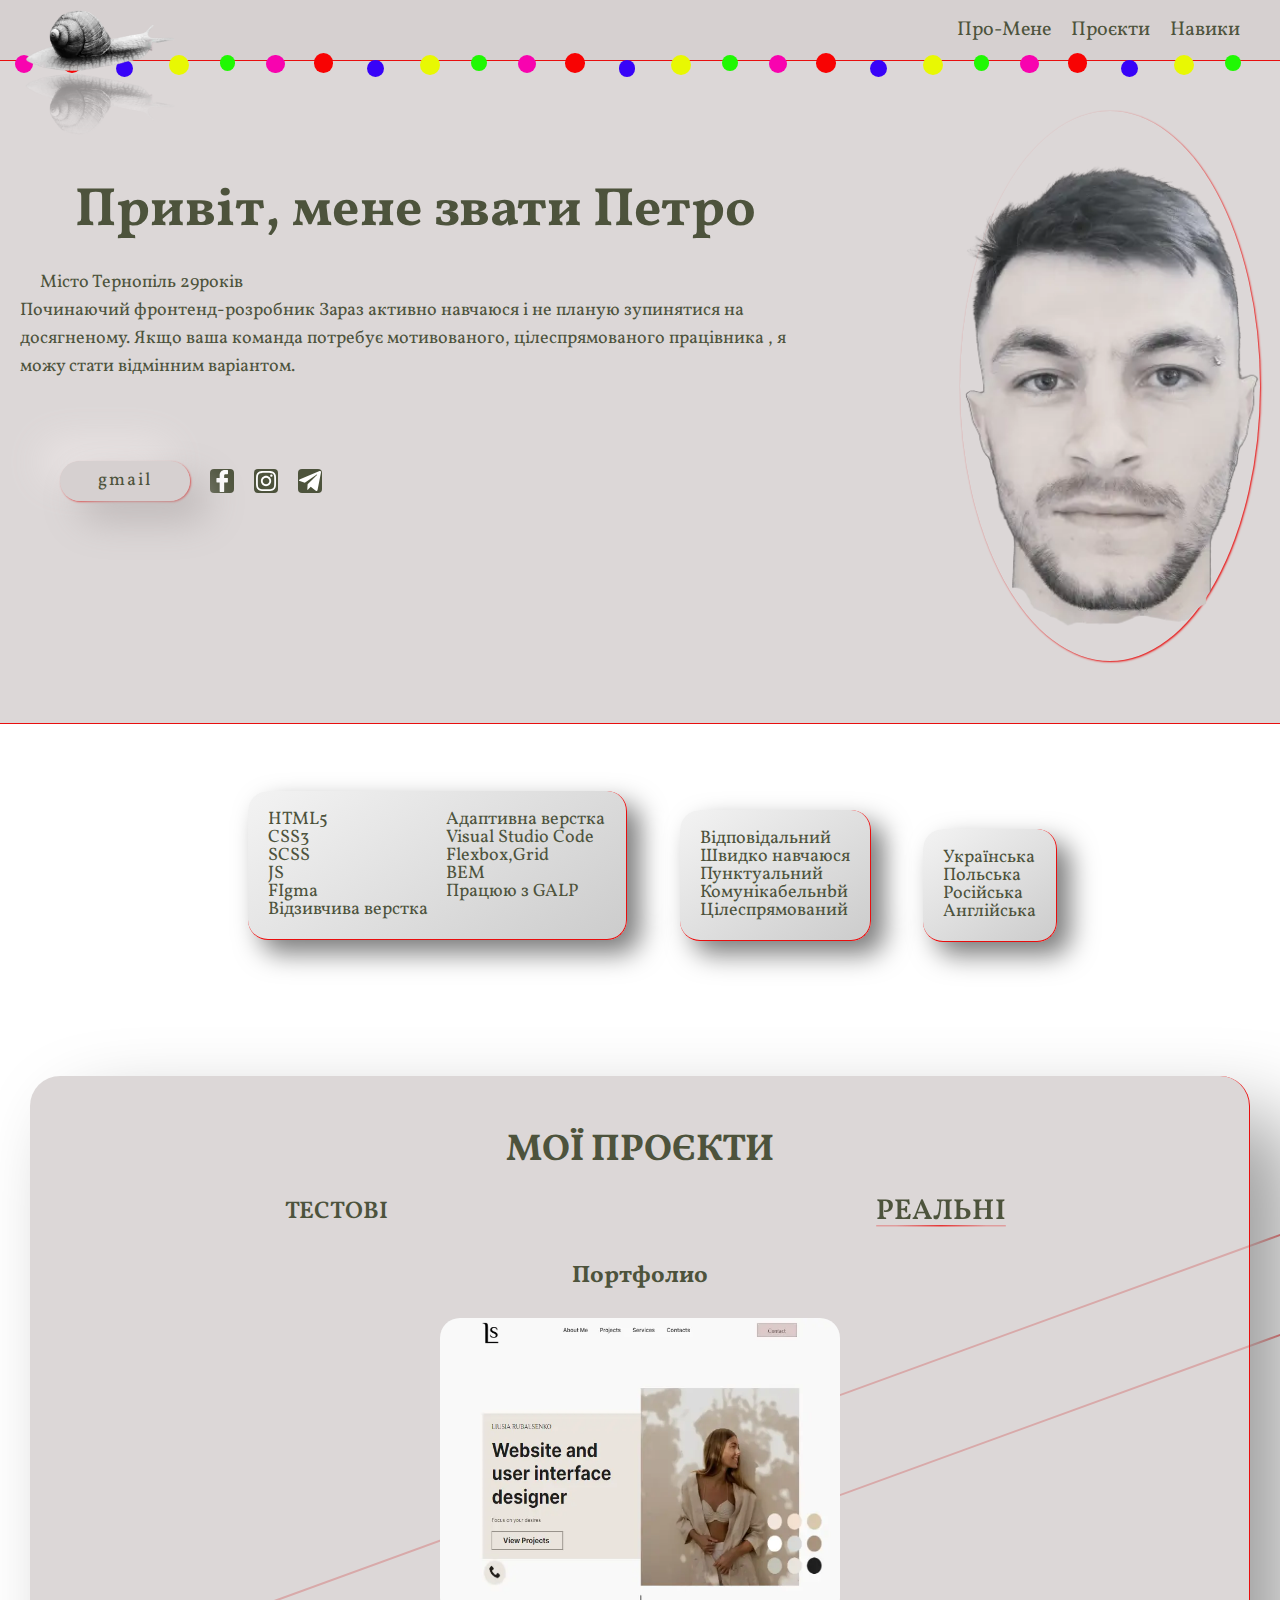
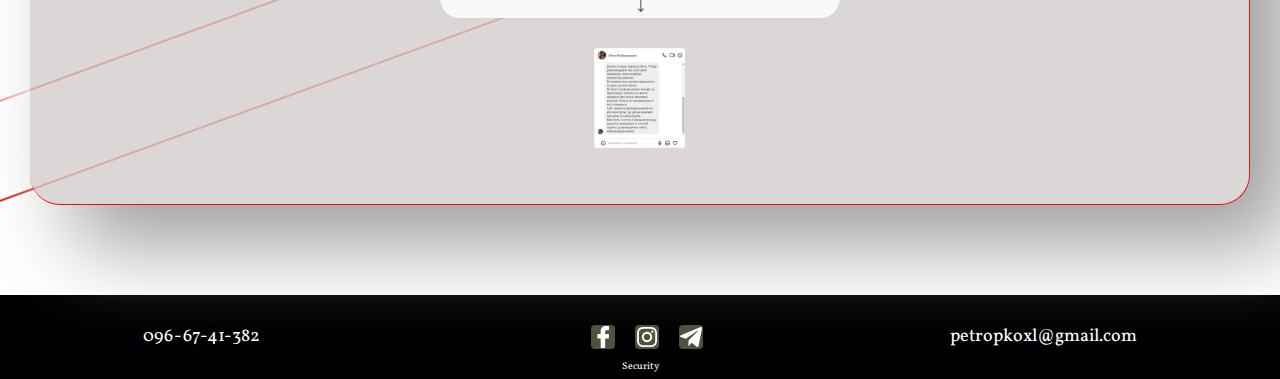
==== index.html @ 382595b4 "Add files via upload" ====
<!DOCTYPE html>
<html lang="en">

<head>
	<title>HomePage</title>
	<meta charset="UTF-8">
	<meta name="format-detection" content="telephone=no">
	<!-- <style>body{opacity: 0;}</style> -->
	<link rel="stylesheet" href="css/style.min.css?_v=20231204200721">
	<link rel="shortcut icon" href="favicon.ico">
	<!-- <meta name="robots" content="noindex, nofollow"> -->
	<meta name="viewport" content="width=device-width, initial-scale=1.0">
</head>

<body>
	<div class="wrapper">
		<header data-scroll="200" data-scroll-show class="header">
			<div class="header__container">
				<div class="header__menu menu">
					<a href="" class="header__logo"><picture><source srcset="img/logo.webp" type="image/webp"><img src="img/logo.png" alt=""></picture></a>
					<button type="button" class="menu__icon icon-menu"><span></span></button>
					<nav class="menu__body">
						<ul class="menu__list">
							<li data-goto=".experience" class="menu__item"><a href="" class="menu__link">про-мене</a></li>
							<li data-goto=".project" class="menu__item"><a href="" class="menu__link">проєкти</a></li>
							<li data-goto=".skills" class="menu__item"><a href="" class="menu__link">навики</a></li>
							<li class="menu__item"><a href="" class="menu__link"></a></li>
						</ul>
					</nav>
				</div>
				<div class="decor">
					<div class="decor_swet1"></div>
					<div class="decor_swet2"></div>
					<div class="decor_swet3"></div>
					<div class="decor_swet4"></div>
					<div class="decor_swet5"></div>
					<div class="decor_swet1"></div>
					<div class="decor_swet2"></div>
					<div class="decor_swet3"></div>
					<div class="decor_swet4"></div>
					<div class="decor_swet5"></div>
					<div class="decor_swet1"></div>
					<div class="decor_swet2"></div>
					<div class="decor_swet3"></div>
					<div class="decor_swet4"></div>
					<div class="decor_swet5"></div>
					<div class="decor_swet1"></div>
					<div class="decor_swet2"></div>
					<div class="decor_swet3"></div>
					<div class="decor_swet4"></div>
					<div class="decor_swet5"></div>
					<div class="decor_swet1"></div>
					<div class="decor_swet2"></div>
					<div class="decor_swet3"></div>
					<div class="decor_swet4"></div>
					<div class="decor_swet5"></div>


				</div>
			</div>
		</header>
		<main class="page">
			<section class="main">
				<div class="main__container">
					<div class="main__content">
						<div class="main__body body-main">
							<h1 class="body-main__title title">Привіт, мене звати Петро </h1>
							<p class="body-main__my-info ">Місто Тернопіль 29років <br>
								Починаючий фронтенд-розробник

								Зараз активно навчаюся і не планую зупинятися на досягненому. Якщо ваша команда потребує мотивованого, цілеспрямованого працівника , я можу стати відмінним варіантом.</p>

							<div class="body-main__social social-body">
								<a class="social-body__button button" href="mailto:petropkoxl@gmail.com"><span>gmail</span></a>
								<a class="social-body__item" target="_blank" href="https://www.facebook.com/petro.yarish/friends"><img src="img/icons/Facebook.svg" alt="Facebook"></a>
								<a class="social-body__item" target="_blank" href="https://www.instagram.com/petroyarish/"><img src="img/icons/Instagram.svg" alt="Instagram"></a>
								<a class="social-body__item" target="_blank" href="https://t.me/Zefffirin"><img src="img/icons/telegram.svg" alt="telegram"></a>
							</div>
						</div>
						<div class="main__img">
							<picture><source srcset="img/portret1.webp" type="image/webp"><img src="img/portret1.png" alt="portret"></picture>
						</div>
					</div>
				</div>
			</section>
			<section class="skills">
				<div class="skills__container">
					<div class="skills__body body-skills">

						<div class="body-skills__technologies technologies-body">
							<h5 class="technologies-body__title title_litl"></h5>
							<ul class="technologies-body__list">
								<li class="technologies-body__item">HTML5</li>
								<li class="technologies-body__item">CSS3</li>
								<li class="technologies-body__item">SCSS</li>
								<li class="technologies-body__item technologies-body__item_loading">JS</li>
								<li class="technologies-body__item">FIgma</li>
								<li class="technologies-body__item">Відзивчива верстка</li>
								<li class="technologies-body__item">Адаптивна верстка</li>
								<li class="technologies-body__item">Visual Studio Code </li>
								<li class="technologies-body__item">Flexbox,Grid</li>
								<li class="technologies-body__item">BEM</li>
								<li class="technologies-body__item">Працюю з GALP</li>
							</ul>
						</div>

						<div class="body-skills__characteristic characteristic-body ">
							<h5 class="characteristic-body__title title_litl"></h5>
							<ul class="characteristic-body__list">
								<li class="characteristic-body__item">Відповідальний</li>
								<li class="characteristic-body__item">Швидко навчаюся</li>
								<li class="characteristic-body__item">Пунктуальний</li>
								<li class="characteristic-body__item">Комунікабельнbй</li>
								<li class="characteristic-body__item">Цілеспрямований</li>

							</ul>
						</div>
						<div class="body-skills__language language-body ">
							<h5 class="language-body__title title_litl"></h5>
							<ul class="language-body__items ">
								<li class="language-body__item">Українська</li>
								<li class="language-body__item">Польська</li>
								<li class="language-body__item">Російська</li>
								<li class="language-body__item language-body__item_loading">Англійська</li>
							</ul>
						</div>

					</div>

				</div>
			</section>
			<section class="project">
				<div class="project__container">
					<h2 class="project__title title">мої проєкти</h2>
					<div data-tabs class="project__my my-project">
						<nav data-tabs-titles class="my-project__navigation">
							<button type="button" class="my-project__title ">тестові</button>
							<button type="button" class="my-project__title _tab-active">реальні</button>
							<!-- <button type="button" class="my-project__title">групові </button> -->
						</nav>
						<div data-tabs-body class="my-project__content">
							<div class="my-project__body body-project">
								<h4 class="body-project__title title"> <a target="_blank" href="https://zefirkaxl.github.io/MNTN/">Гірські пригоди: Підготовка до успіху</a>
								</h4>
								<div class="body-project__img">
									<a target="_blank" href="https://zefirkaxl.github.io/MNTN/"><picture><source srcset="img/lend.webp" type="image/webp"><img src="img/lend.png" alt="lending"></picture></a>
								</div>
								<p class="body-project__describe"></p>
								<h4 class="body-project__title title"><a target="_blank" href="https://zefirkaxl.github.io/podcast/">Podcast</a></h4>


								<div class="body-project__img">
									<a target="_blank" href="https://zefirkaxl.github.io/podcast/"><picture><source srcset="img/podcast.webp" type="image/webp"><img src="img/podcast.png" alt="lending"></picture></a>
								</div>
								<p class="body-project__describe"></p>
							</div>
							<div class="my-project__body body-project">
								<h4 class="body-project__title title"><a target="_blank" href="https://zefirkaxl.github.io/test05/">Портфолио</a>
								</h4>
								<div class="body-project__img">

									<a target="_blank" href="https://zefirkaxl.github.io/test05/"><picture><source srcset="img/port.webp" type="image/webp"><img src="img/port.png" alt="work"></picture></a>

								</div>
								<div class="body-project__describe ">
									<picture><source srcset="img/kom.webp" type="image/webp"><img src="img/kom.png" alt="kom"></picture>
								</div>
							</div>
							<!-- <div class="my-project__body body-project">
									<h4 class="body-project__title title">в процесі розробки</h4>
									<div class="body-project__img">
										<picture><source srcset="img/chek.webp" type="image/webp"><img src="img/chek.jpg" alt="work"></picture>
									</div>
									<p class="body-project__describe"></p>
								</div> -->
						</div>
					</div>
				</div>

			</section>
			<!-- <section class="experience">
					<div class="experience__container">
						<h2 class="experience__title title">Loading  <span></span></h2>

							<div class="experience__slider swiper">
								<div class="experience__wrapper swiper-wrapper">
									<div class="experience__slide slide-experience swiper-slide">
										<div class="slide-experience__work">consectetur</div>
										<div class="slide-experience__img">
											<picture><source srcset="img/chek.webp" type="image/webp"><img src="img/chek.jpg" alt=""></picture>
										</div>
										<div class="slide-experience__text">Lorem ipsum dolor sit amet consectetur, adipisicing elit. Enim, possimus! Voluptatibus, architecto sint.</div>
									</div>
									<div class="experience__slide slide-experience swiper-slide">
										<div class="slide-experience__work">consectetur</div>
										<div class="slide-experience__img">
											<picture><source srcset="img/snail.webp" type="image/webp"><img src="img/snail.jpg" alt=""></picture>
										</div>
										<div class="slide-experience__text">Lorem ipsum dolor sit amet consectetur, adipisicing elit. Enim, possimus! Voluptatibus, architecto sint.</div>
									</div>
									<div class="experience__slide slide-experience swiper-slide">
										<div class="slide-experience__work">consectetur</div>
										<div class="slide-experience__img">
											<picture><source srcset="img/slide.webp" type="image/webp"><img src="img/slide.jpg" alt=""></picture>
										</div>
										<div class="slide-experience__text">Loremssssssssssssssssssssssssssss ipsum dolor sit amet consectetur, adipisicing elit. Enim, possimus! Voluptatibus, architecto sint.</div>
									</div>
								</div>
								
								
							</div>
								<button class="experience__arrow experience__arrow_left" type="button"></button>
								<button class="experience__arrow experience__arrow_right" type="button"></button>
								<div class="experience__bullets"></div>
							</div>
						
				</section>
				<section class="way">
					<div class="way__container">
						<div class="way__box box">
							<div class="box__img img-box">
								<div class="img-box__front">
									<picture><source srcset="img/snail.webp" type="image/webp"><img src="img/snail.jpg" alt="snail"></picture>
								</div>
								<div class="img-box__back">
									<picture><source srcset="img/sport1.webp" type="image/webp"><img src="img/sport1.jpg" alt="snail"></picture>
								</div>
							</div>
						</div>
						<h2 class="way__title title">"Найважливіше - мати віру в себе, рухатися вперед у напрямку своїх мрій і прагнень, не зважаючи на перешкоди, і ніколи не зупинятися у досягненні своєї мети."</h2>
				</section> -->



		</main>
		<footer class="footer">
			<div class="footer__container">
				<div class="footer__body">
					<a class="footer__number" href="tel:096-67-41-382">096-67-41-382</a>
					<div class="footer-body__social social-body">
						<p></p>
						<a class="social-body__item  " target="_blank" href="https://www.facebook.com/petro.yarish/friends"><img src="img/icons/Facebook.svg" alt="Facebook"></a>
						<a class="social-body__item" target="_blank" href="https://www.instagram.com/petroyarish/"><img src="img/icons/Instagram.svg" alt="Instagram"></a>
						<a class="social-body__item" target="_blank" href="https://t.me/Zefffirin"><img src="img/icons/telegram.svg" alt="telegram"></a>
					</div>
					<a href="mailto:petropkoxl@gmail.com" class="footer__gmail">petropkoxl@gmail.com</a>
				</div>
				<p class="footer__Security">Security</p>
			</div>
		</footer>
	</div>
	<script src="js/app.min.js?_v=20231204200721"></script>
</body>

</html>
---- css/style.min.css ----
@charset "UTF-8";@import url(https://fonts.googleapis.com/css?family=Vollkorn:regular,500,600,700,800,900,italic,500italic&display=swap);*{padding:0;margin:0;border:0}*,:after,:before{-webkit-box-sizing:border-box;box-sizing:border-box}body,html{height:100%;min-width:340px}body{color:#4d533c;line-height:1;font-family:Vollkorn;font-size:1.125rem;-ms-text-size-adjust:100%;-moz-text-size-adjust:100%;-webkit-text-size-adjust:100%;-webkit-font-smoothing:antialiased;-moz-osx-font-smoothing:grayscale}button,input,textarea{font-family:Vollkorn;font-size:inherit;line-height:inherit}button{cursor:pointer;color:inherit;background-color:transparent}a{color:inherit;text-decoration:none}ul li{list-style:none}img{vertical-align:top}h1,h2,h3,h4,h5,h6{font-weight:inherit;font-size:inherit}.lock body{overflow:hidden;-ms-touch-action:none;touch-action:none;-ms-scroll-chaining:none;overscroll-behavior:none}.wrapper{min-height:100%;display:-webkit-box;display:-ms-flexbox;display:flex;-webkit-box-orient:vertical;-webkit-box-direction:normal;-ms-flex-direction:column;flex-direction:column;overflow:hidden}@supports (overflow:clip){.wrapper{overflow:clip}}.wrapper>main{-webkit-box-flex:1;-ms-flex:1 1 auto;flex:1 1 auto}.wrapper>*{min-width:0}[class*=__container]{max-width:92.5rem;margin:0 auto;padding:0 1.25rem}[class*=-ibg]{position:relative}[class*=-ibg] img{position:absolute;width:100%;height:100%;top:0;left:0;-o-object-fit:cover;object-fit:cover}[class*=-ibg--contain] img{-o-object-fit:contain;object-fit:contain}.button{border-radius:20px;background:rgba(212,206,206,.8117647059);-webkit-box-shadow:19px 19px 38px #bdb7b7,-19px -19px 38px #ebe5e5,1px 1px 2px #e90e0e;box-shadow:19px 19px 38px #bdb7b7,-19px -19px 38px #ebe5e5,1px 1px 2px #e90e0e;width:-webkit-fit-content;width:-moz-fit-content;width:fit-content;padding:.625rem 1.875rem;overflow:hidden;max-height:3.125rem;text-align:center;display:-webkit-box;display:-ms-flexbox;display:flex;-webkit-box-align:center;-ms-flex-align:center;align-items:center}.title{font-weight:700}.title_litl{font-size:1.25rem;text-align:center}p{line-height:1.55}.header{background:rgba(212,206,206,.8117647059);border-bottom:1px solid #e90e0e;position:absolute;width:100%;z-index:150}.header._header-scroll{position:fixed;top:-200%;z-index:150;background:rgba(212,206,206,.8980392157)}.header._header-show{-webkit-transition:all 1s ease 1s;transition:all 1s ease 1s;top:0}.header__container{-webkit-box-align:center;-ms-flex-align:center;align-items:center;position:relative}.header__menu{height:3.75rem;display:-webkit-box;display:-ms-flexbox;display:flex;-webkit-box-pack:justify;-ms-flex-pack:justify;justify-content:space-between}.header__logo{min-width:10rem;position:relative;z-index:57;margin-top:-4.375rem}.header__logo img{width:100%;position:absolute;-webkit-box-reflect:below -25px linear-gradient(to bottom,rgba(0,0,0,0),rgba(0,0,0,.5))}.menu{display:-webkit-box;display:-ms-flexbox;display:flex;-webkit-box-align:center;-ms-flex-align:center;align-items:center}.menu__body{display:-webkit-box;display:-ms-flexbox;display:flex;-webkit-box-align:center;-ms-flex-align:center;align-items:center}.menu__list{display:-webkit-box;display:-ms-flexbox;display:flex;gap:1.25rem}.menu__item{position:relative;font-size:1.25rem;text-transform:capitalize}.menu__item::before{position:absolute;content:"";bottom:0;left:0;width:0;height:1px;background-color:#e90e0e;-webkit-transition:width 1s;transition:width 1s}.menu__item:hover::before{width:100%}.icon-menu{display:none}.decor{position:absolute;width:95%;display:-webkit-box;display:-ms-flexbox;display:flex;-webkit-box-pack:justify;-ms-flex-pack:justify;justify-content:space-between}.decor_swet1{height:1.25rem;border-radius:50%;background:#f803af;margin:-5px;-webkit-animation:violet .7s ease infinite;animation:violet .7s ease infinite}.decor_swet2{border-radius:50%;background:#f80303;margin:-7px;-webkit-animation:red 1s ease infinite;animation:red 1s ease infinite}.decor_swet3{border-radius:50%;background:#3803f8;-webkit-animation:#00f .7s ease infinite;animation:#00f .7s ease infinite}.decor_swet4{border-radius:50%;background:#e8f803;-webkit-animation:#ff0 .8s ease infinite;animation:#ff0 .8s ease infinite;margin:-5px}.decor_swet5{border-radius:50%;background:#20f803;margin:-5px;-webkit-animation:gren 1.1s ease infinite;animation:gren 1.1s ease infinite}@-webkit-keyframes gren{0%{-webkit-box-shadow:-1px -1px 1p #20f803;box-shadow:-1px -1px 1p #20f803}100%{-webkit-box-shadow:1px 1px 32px #20f803;box-shadow:1px 1px 32px #20f803}}@keyframes gren{0%{-webkit-box-shadow:-1px -1px 1p #20f803;box-shadow:-1px -1px 1p #20f803}100%{-webkit-box-shadow:1px 1px 32px #20f803;box-shadow:1px 1px 32px #20f803}}@-webkit-keyframes red{0%{-webkit-box-shadow:-1px -1px 1p #f80303;box-shadow:-1px -1px 1p #f80303}100%{-webkit-box-shadow:1px 1px 22px #f80303;box-shadow:1px 1px 22px #f80303}}@keyframes red{0%{-webkit-box-shadow:-1px -1px 1p #f80303;box-shadow:-1px -1px 1p #f80303}100%{-webkit-box-shadow:1px 1px 22px #f80303;box-shadow:1px 1px 22px #f80303}}@-webkit-keyframes yellow{0%{-webkit-box-shadow:-1px -1px 1p #e8f803;box-shadow:-1px -1px 1p #e8f803}100%{-webkit-box-shadow:1px 1px 30px #e8f803;box-shadow:1px 1px 30px #e8f803}}@keyframes yellow{0%{-webkit-box-shadow:-1px -1px 1p #e8f803;box-shadow:-1px -1px 1p #e8f803}100%{-webkit-box-shadow:1px 1px 30px #e8f803;box-shadow:1px 1px 30px #e8f803}}@-webkit-keyframes violet{0%{-webkit-box-shadow:-1px -1px 1p #f803af;box-shadow:-1px -1px 1p #f803af}100%{-webkit-box-shadow:1px 1px 25px #f803af;box-shadow:1px 1px 25px #f803af}}@keyframes violet{0%{-webkit-box-shadow:-1px -1px 1p #f803af;box-shadow:-1px -1px 1p #f803af}100%{-webkit-box-shadow:1px 1px 25px #f803af;box-shadow:1px 1px 25px #f803af}}@-webkit-keyframes blue{0%{-webkit-box-shadow:-1px -1px 1p #3803f8;box-shadow:-1px -1px 1p #3803f8}100%{-webkit-box-shadow:1px 1px 22px #3803f8;box-shadow:1px 1px 22px #3803f8}}@keyframes blue{0%{-webkit-box-shadow:-1px -1px 1p #3803f8;box-shadow:-1px -1px 1p #3803f8}100%{-webkit-box-shadow:1px 1px 22px #3803f8;box-shadow:1px 1px 22px #3803f8}}.footer{background:#000;padding-top:1.875rem}.footer__body{display:-webkit-box;display:-ms-flexbox;display:flex;-ms-flex-pack:distribute;justify-content:space-around;-webkit-box-align:center;-ms-flex-align:center;align-items:center}.footer__number{display:block;color:#fff}.footer__number :hover{scale:1.9}.footer__gmail{text-align:center;-webkit-box-align:center;-ms-flex-align:center;align-items:center;color:#fff}.footer__Security{color:#fff;font-size:.625rem;padding-bottom:.3125rem;text-align:center;margin-top:.625rem}.footer-body__social{padding-left:4.0625rem}.main{background-color:rgba(212,206,206,.8117647059);border-bottom:.005px solid #e90e0e}.main__content{display:-webkit-box;display:-ms-flexbox;display:flex}.main__body{padding:6% 0 10% 0}.main__img{display:-webkit-box;display:-ms-flexbox;display:flex;min-width:18.75rem;height:34.375rem;padding-top:2.6875rem;padding-left:.125rem;position:relative;-webkit-box-shadow:1px 1px 2px #e90e0e;box-shadow:1px 1px 2px #e90e0e;border-radius:70%}.main__img::before{content:"";width:12px;height:12px;position:absolute;background-color:rgba(252,4,4,.15);top:264px;left:80px;border-radius:50%}.main__img:hover::before{z-index:1}.main__img::after{content:"";width:12px;height:12px;position:absolute;background-color:rgba(252,4,4,.15);top:259px;right:86px;border-radius:50%;z-index:-1}.main__img:hover::after{z-index:1}.main__img img{width:100%;position:absolute}.body-main{display:-webkit-box;display:-ms-flexbox;display:flex;-webkit-box-orient:vertical;-webkit-box-direction:normal;-ms-flex-direction:column;flex-direction:column;gap:1.875rem}.body-main__title{text-align:center}.body-main__my-info{margin-bottom:3.125rem;text-indent:20px}.social-body{display:-webkit-box;display:-ms-flexbox;display:flex;-webkit-box-align:center;-ms-flex-align:center;align-items:center;gap:1.25rem;position:relative}.social-body__item{background-color:#4d533c;border-radius:4px;-webkit-transition:all .6s;transition:all .6s}.social-body__item:nth-child(odd) :hover{-webkit-transition:all .6s;transition:all .6s;-webkit-background-clip:text;background-clip:text;scale:1.5;border-radius:4px;background:#f09433;background:linear-gradient(45deg,#f09433 0,#e6683c 25%,#dc2743 50%,#cc2366 75%,#bc1888 100%)}.social-body__item:nth-child(even):hover{scale:1.5;background-color:#4267b2}.social-body__button{min-width:8.125rem;min-height:2.5rem;position:relative;margin-left:2.5rem}.social-body__button::before{position:absolute;width:1.875rem;height:1.875rem;content:"";top:.625rem;left:-1.25rem;background:url(../img/gmail.svg) 0 0 no-repeat;-webkit-transition:all 1s;transition:all 1s;opacity:0}.social-body__button:hover::before{left:1.5rem;opacity:1}.social-body__button:hover span{left:57px}.social-body__button span{-webkit-transition:all 1s;transition:all 1s;position:absolute;left:38px;letter-spacing:2px}.skills__container{padding-left:3.125rem}.skills__body{display:-webkit-box;display:-ms-flexbox;display:flex;-ms-flex-wrap:wrap;flex-wrap:wrap;-webkit-box-align:center;-ms-flex-align:center;align-items:center;-webkit-box-pack:center;-ms-flex-pack:center;justify-content:center}.technologies-body{gap:.625rem;display:-webkit-box;display:-ms-flexbox;display:flex;-webkit-box-orient:vertical;-webkit-box-direction:normal;-ms-flex-direction:column;flex-direction:column}.technologies-body__title{position:relative;z-index:11}.technologies-body__list{padding:1.25rem;-webkit-column-count:2;-moz-column-count:2;column-count:2;border-radius:20px;background:linear-gradient(145deg,#f3f3f3,#ccc);-webkit-box-shadow:13px 13px 27px #7b7b7b,-13px -13px 27px #fff;box-shadow:13px 13px 27px #7b7b7b,-13px -13px 27px #fff;border-bottom:.005px solid #e90e0e;border-right:.005px solid #e90e0e}.technologies-body__item_loading{position:relative}.technologies-body__item_loading::after{content:"";top:-1%;position:absolute;left:20px;z-index:5;width:.9375rem;height:.9375rem;-webkit-animation:load 5s infinite linear;animation:load 5s infinite linear;background:url('../img/load-icon-png-7952/ /(1/).png') 0 0/100% 100% no-repeat}.language-body{gap:.625rem;display:-webkit-box;display:-ms-flexbox;display:flex;-webkit-box-orient:vertical;-webkit-box-direction:normal;-ms-flex-direction:column;flex-direction:column}.language-body__items{padding:1.25rem;margin-top:2.5rem;border-radius:20px;background:linear-gradient(145deg,#f3f3f3,#ccc);-webkit-box-shadow:13px 13px 27px #7b7b7b,-13px -13px 27px #fff;box-shadow:13px 13px 27px #7b7b7b,-13px -13px 27px #fff;border-bottom:.005px solid #e90e0e;border-right:.005px solid #e90e0e;position:relative}.language-body__item_loading{position:relative}.language-body__item_loading::after{content:"";top:-1%;position:absolute;right:-15px;z-index:5;width:.9375rem;height:.9375rem;-webkit-animation:load 5s infinite linear;animation:load 5s infinite linear;background:url('../img/load-icon-png-7952/ /(1/).png') 0 0/100% 100% no-repeat}.characteristic-body{gap:.625rem;display:-webkit-box;display:-ms-flexbox;display:flex;-webkit-box-orient:vertical;-webkit-box-direction:normal;-ms-flex-direction:column;flex-direction:column}.characteristic-body__list{padding:1.25rem;margin-top:1.25rem;border-radius:20px;background:linear-gradient(145deg,#f3f3f3,#ccc);-webkit-box-shadow:13px 13px 27px #7b7b7b,-13px -13px 27px #fff;box-shadow:13px 13px 27px #7b7b7b,-13px -13px 27px #fff;border-bottom:.005px solid #e90e0e;border-right:.005px solid #e90e0e}.way{padding:0 1.875rem 0 1.875rem}.way__container{border-bottom:.005px solid #e90e0e;border-right:.005px solid #e90e0e;display:-webkit-box;display:-ms-flexbox;display:flex;-webkit-box-align:center;-ms-flex-align:center;align-items:center;-webkit-box-pack:justify;-ms-flex-pack:justify;justify-content:space-between;background-color:rgba(212,206,206,.8117647059);border-radius:30px;-webkit-box-shadow:41px 41px 82px #9f9f9f,-41px -41px 82px #fff;box-shadow:41px 41px 82px #9f9f9f,-41px -41px 82px #fff}.way__title{-webkit-box-shadow:1px 1px 2px #e90e0e;box-shadow:1px 1px 2px #e90e0e;border-radius:20px;text-align:center;padding:1.25rem;font-size:1.0625rem;-webkit-box-shadow:11px 11px 23px #c1c1c1,-11px -11px 23px #fff;box-shadow:11px 11px 23px #c1c1c1,-11px -11px 23px #fff}.box{position:relative}.box:hover .img-box{-webkit-transform:rotateX(180deg);transform:rotateX(180deg)}.img-box{position:relative;-webkit-transition:-webkit-transform 2s;transition:-webkit-transform 2s;transition:transform 2s;transition:transform 2s,-webkit-transform 2s;-webkit-transform-style:preserve-3d;transform-style:preserve-3d;z-index:4}.img-box__front{position:absolute;-webkit-backface-visibility:hidden;backface-visibility:hidden;-webkit-transform:rotateX(0);transform:rotateX(0)}.img-box__front img{position:absolute;width:100%;height:100%;border-radius:20px}.img-box__back{position:relative;border-radius:20px;-webkit-backface-visibility:hidden;backface-visibility:hidden;-webkit-transform:rotateX(180deg);transform:rotateX(180deg)}.img-box__back img{position:absolute;width:100%;height:100%;border-radius:20px}.experience{background-color:rgba(212,206,206,.812);border-bottom:.005px solid #e90e0e}.experience__container{display:-webkit-box;display:-ms-flexbox;display:flex;-webkit-box-orient:vertical;-webkit-box-direction:normal;-ms-flex-direction:column;flex-direction:column;-ms-flex-pack:distribute;justify-content:space-around;position:relative}.experience__title{margin-bottom:1.875rem;text-align:center;position:relative}.experience__title::before{content:"";bottom:-.625rem;left:0;width:100%;position:absolute;height:.125rem;background:linear-gradient(93deg,rgba(233,14,14,.35) 15%,#e90e0e 50%,rgba(233,14,14,.3533788515) 85%)}.experience__title::after{content:"";top:-1%;position:absolute;left:60%;width:2.5rem;height:2.5rem;-webkit-animation:load 5s infinite linear;animation:load 5s infinite linear;background:url('../img/load-icon-png-7952/ /(1/).png') 0 0/100% 100% no-repeat}.experience__wrapper{-webkit-transition:all 1s;transition:all 1s}.experience__slide{display:-webkit-box;display:-ms-flexbox;display:flex;-webkit-box-orient:vertical;-webkit-box-direction:normal;-ms-flex-direction:column;flex-direction:column;-webkit-box-align:center;-ms-flex-align:center;align-items:center;-webkit-box-pack:center;-ms-flex-pack:center;justify-content:center}.experience__arrow{position:absolute;top:50%;background:url(../img/icons/left.svg) center repeat;width:2.5rem;height:2.5rem}.experience__arrow_right{-webkit-transform:rotate(180deg);-ms-transform:rotate(180deg);transform:rotate(180deg)}.experience__arrow.swiper-button-disabled{cursor:default;pointer-events:none;opacity:0}.experience__bullets{display:-webkit-box;display:-ms-flexbox;display:flex;-webkit-box-pack:center;-ms-flex-pack:center;justify-content:center;-webkit-box-align:center;-ms-flex-align:center;align-items:center;gap:15px}.experience__bullets .swiper-pagination-bullet{-webkit-box-flex:0;-ms-flex:0 0 .75rem;flex:0 0 .75rem;-webkit-transition:all .4s;transition:all .4s;width:.75rem;height:.75rem;border-radius:50%;background:#4d533c;border-bottom:.5px solid #e90e0e;border-right:.5px solid #e90e0e;cursor:pointer}.experience__bullets .swiper-pagination-bullet-active{-webkit-box-flex:0;-ms-flex:0 0 1.875rem;flex:0 0 1.875rem;border-radius:20px}@-webkit-keyframes load{0%{rotate:0}100%{rotate:360deg}}@keyframes load{0%{rotate:0}100%{rotate:360deg}}.slide-experience{min-width:0;display:-webkit-box;display:-ms-flexbox;display:flex;-webkit-box-orient:vertical;-webkit-box-direction:normal;-ms-flex-direction:column;flex-direction:column;gap:1.25rem}.slide-experience__img{width:31.25rem;height:23.125rem;position:relative}.slide-experience__img img{position:absolute;width:100%;height:100%;border-radius:20px}.slide-experience__text{display:inline-block;border-radius:20px;padding:.3125rem;max-width:37.5rem;text-align:center;padding:0 1.25rem 0 1.25rem;margin-bottom:1.25rem}.project{position:relative;padding:0 1.875rem 0 1.875rem}.project::before{content:"";width:130%;height:.125rem;position:absolute;top:400px;left:0;z-index:-1;-webkit-transform:rotate(-20deg) translate(-100px,0);-ms-transform:rotate(-20deg) translate(-100px,0);transform:rotate(-20deg) translate(-100px,0);background-color:#e90e0e}.project::after{content:"";width:130%;height:.125rem;position:absolute;top:500px;left:0;z-index:-1;-webkit-transform:rotate(-20deg) translate(-100px,0);-ms-transform:rotate(-20deg) translate(-100px,0);transform:rotate(-20deg) translate(-100px,0);background-color:#e90e0e}.project__container{background-color:rgba(212,206,206,.8117647059);border-radius:30px;-webkit-box-shadow:41px 41px 82px #9f9f9f,-41px -41px 82px #fff;box-shadow:41px 41px 82px #9f9f9f,-41px -41px 82px #fff;border-bottom:.005px solid #e90e0e;border-right:.005px solid #e90e0e}.project__title{text-align:center;margin-bottom:1.875rem;text-transform:uppercase}.my-project__navigation{display:-webkit-box;display:-ms-flexbox;display:flex;-ms-flex-pack:distribute;justify-content:space-around;margin-bottom:2.5rem;-ms-flex-wrap:wrap;flex-wrap:wrap;-webkit-column-gap:1.875rem;-moz-column-gap:1.875rem;column-gap:1.875rem;row-gap:1.25rem}.my-project__title{font-weight:600;-webkit-transition:all .5s;transition:all .5s;position:relative;text-transform:uppercase}.my-project__title::before{content:"";width:0;height:.0625rem;position:absolute;background:linear-gradient(93deg,rgba(233,14,14,.35) 15%,#e90e0e 50%,rgba(233,14,14,.3533788515) 85%);bottom:0;left:50%;-webkit-transform:translate(-50%,0);-ms-transform:translate(-50%,0);transform:translate(-50%,0);-webkit-transition:all .8s;transition:all .8s}.my-project__title:hover{scale:1.2}.my-project__title._tab-active{scale:1.2}.my-project__title._tab-active::before{content:"";width:100%}.body-project :not(:last-child){margin-bottom:1.875rem}.body-project__title{text-align:center}.body-project__img{margin:0 auto;max-width:25rem;height:18.75rem;position:relative}.body-project__img img{width:100%;height:100%;position:absolute;border-radius:20px}.body-project__describe{text-align:center;max-width:43.75rem;margin:0 auto}.body-project__describe img{border-radius:3%;height:6.25rem;-webkit-transition:scale .5s ease;transition:scale .5s ease}.body-project__describe img:hover{scale:4;position:relative}.swiper{overflow:hidden}.swiper-initialized{-ms-touch-action:pan-y;touch-action:pan-y}.swiper-wrapper{width:100%;height:100%;-webkit-box-sizing:content-box;box-sizing:content-box;display:-webkit-box;display:-ms-flexbox;display:flex;position:relative}.swiper-vertical .swiper-wrapper{-webkit-box-orient:vertical;-webkit-box-direction:normal;-ms-flex-direction:column;flex-direction:column}.swiper-autoheight .swiper-wrapper{-webkit-box-align:start;-ms-flex-align:start;align-items:flex-start}.swiper-initialized .swiper-slide{-ms-flex-negative:0;flex-shrink:0}.swiper-android .swiper-slide,.swiper-android .swiper-wrapper{-webkit-transform:translate3d(0,0,0);transform:translate3d(0,0,0)}.swiper-button-lock{display:none!important}@media (min-width:92.5em){.title{font-size:3.75rem}.decor_swet1{height:1.25rem}.decor_swet1{width:1.25rem}.decor_swet2{height:1.375rem}.decor_swet2{width:1.375rem}.decor_swet3{height:1.1875rem}.decor_swet3{width:1.1875rem}.decor_swet4{height:1.375rem}.decor_swet4{width:1.375rem}.decor_swet5{height:1.0625rem}.decor_swet5{width:1.0625rem}.main__content{gap:12.5rem}.main__content{padding-top:8.125rem}.main__content{padding-bottom:5rem}.skills{padding:3.75rem}.skills__container{padding-left:3.75rem}.skills__body{gap:6.25rem}.way{padding-top:6.25rem}.way{padding-bottom:6.25rem}.way__container{gap:12.5rem}.way__container{padding-top:3.75rem}.way__container{padding-bottom:3.75rem}.box{width:37.5rem}.box{height:25rem}.img-box__front{width:37.5rem}.img-box__front{height:25rem}.img-box__back{width:37.5rem}.img-box__back{height:25rem}.experience{padding-top:6.25rem}.experience{padding-bottom:6.25rem}.experience__arrow_left{left:9.375rem}.experience__arrow_right{right:9.375rem}.slide-experience__work{font-size:2.5rem}.project{padding-top:6.25rem}.project{padding-bottom:6.25rem}.project__container{padding-top:3.75rem}.project__container{padding-bottom:3.75rem}.project__title{font-size:2.5rem}.my-project__title{font-size:1.5625rem}.body-project__title{font-size:1.5625rem}}@media (max-width:843px){.language-body__title{margin-bottom:-2.1875rem;margin-top:1.25rem;position:relative;z-index:11}}@media (max-width:50em){.main__content{gap:1.875rem}.main__content{padding-bottom:1.25rem}.skills__container{padding-left:.625rem}.way{padding-top:1.875rem}.way{padding-bottom:3.75rem}.way__container{gap:1.875rem}.box{width:21.875rem}.box{height:12.5rem}.img-box__front{width:21.875rem}.img-box__front{height:12.5rem}.img-box__back{width:21.875rem}.img-box__back{height:12.5rem}.experience{padding-top:5rem}.experience{padding-bottom:5rem}.project{padding-top:1.875rem}}@media (max-width:687px){.characteristic-body__title{position:relative;z-index:11;margin-bottom:-2.1875rem;margin-top:1.875rem;padding-bottom:1.25rem}}@media (max-width:68.75em){.skills__body{gap:.625rem}}@media (max-width:47.99875em){.header__logo img{-webkit-box-reflect:below -17px linear-gradient(to bottom,rgba(0,0,0,0),rgba(0,0,0,.4))}.menu__body{display:-webkit-box;display:-ms-flexbox;display:flex;-webkit-box-orient:vertical;-webkit-box-direction:normal;-ms-flex-direction:column;flex-direction:column;padding:9.375rem .8125rem 1.875rem 1.875rem;position:fixed;width:50%;height:100%;top:0;right:-100%;border-left:1px solid #e90e0e;-webkit-transition:right .5s;transition:right .5s;background-color:#d4cece;z-index:33}.menu__body::before{content:"";position:fixed;width:100%;height:5rem;top:0;right:100%;z-index:55;background-color:transparent}.menu-open .menu__body{right:0}.menu-open .menu__body::before{right:0}.menu__list{-webkit-box-orient:vertical;-webkit-box-direction:normal;-ms-flex-direction:column;flex-direction:column;color:#4d533c;text-shadow:1px red;gap:2.5rem}.menu__item{font-size:1.875rem}.icon-menu{display:block;position:relative;width:1.875rem;height:1.125rem;z-index:55}.icon-menu span,.icon-menu::after,.icon-menu::before{content:"";-webkit-transition:all .3s ease 0s;transition:all .3s ease 0s;right:0;position:absolute;width:100%;height:.125rem;background-color:#4d533c}.icon-menu::before{top:0}.icon-menu::after{bottom:0}.icon-menu span{top:calc(50% - .0625rem)}.menu-open .icon-menu span{width:0}.menu-open .icon-menu::before{top:calc(50% - .0625rem);-webkit-transform:rotate(-45deg);-ms-transform:rotate(-45deg);transform:rotate(-45deg)}.menu-open .icon-menu::after{bottom:calc(50% - .0625rem);-webkit-transform:rotate(45deg);-ms-transform:rotate(45deg);transform:rotate(45deg)}.decor{width:90%}.footer__body{-webkit-box-orient:vertical;-webkit-box-direction:normal;-ms-flex-direction:column;flex-direction:column;gap:.9375rem}.footer-body__social{padding-right:5rem}.main__img{overflow:hidden;padding-top:.625rem}.body-main__my-info{margin-bottom:0}.social-body{-webkit-box-pack:justify;-ms-flex-pack:justify;justify-content:space-between}.social-body__button::before{opacity:1;left:24px}.social-body__button span{left:57px}.way__container{display:-webkit-box;display:-ms-flexbox;display:flex;-webkit-box-orient:vertical;-webkit-box-direction:normal;-ms-flex-direction:column;flex-direction:column}.way__box{-webkit-box-ordinal-group:3;-ms-flex-order:2;order:2}.way__title{-webkit-box-ordinal-group:2;-ms-flex-order:1;order:1}.box{-webkit-box-ordinal-group:3;-ms-flex-order:2;order:2}.experience__title::after{left:64%}.experience__arrow{display:none}.slide-experience__img{width:25rem;height:20rem}}@media (max-width:47.99875em) and (any-hover:none){.icon-menu{cursor:default}}@media (max-width:47.99875em) and (max-width:21.25em){.main__img{min-width:5.625rem}.main__img{height:11.25rem}}@media (max-width:29.99875em){.header__menu{height:2.5rem}.header__logo{min-width:6.25rem;margin-top:-2.5rem}.body-main__title{padding:2.5rem 0 0 0}.body-main__my-info{padding:1.25rem 1.875rem 0 0;min-width:100vw;text-indent:0}.box{width:15.625rem;height:12.5rem}.img-box__front{width:15.625rem;height:12.5rem}.img-box__back{width:15.625rem;height:12.5rem}.experience__title::after{left:70%;top:-10px}.slide-experience__img{width:18.75rem;height:13.75rem}.body-project__img{padding-bottom:90%;height:0}}@media (max-width:29.99875em) and (max-width:21.25em){.main__body{min-width:12.5rem}}@media (max-width:21.25em){.title{font-size:1.5625rem}.decor_swet1{height:.625rem}.decor_swet1{width:.625rem}.decor_swet2{height:.5625rem}.decor_swet2{width:.5625rem}.decor_swet3{height:.4375rem}.decor_swet3{width:.4375rem}.decor_swet4{height:.625rem}.decor_swet4{width:.625rem}.decor_swet5{height:.625rem}.decor_swet5{width:.625rem}.main__content{padding-top:1.25rem}.skills{padding:1.875rem}.way__container{padding-top:2.5rem}.way__container{padding-bottom:2.5rem}.experience__arrow_left{left:1.875rem}.experience__arrow_right{right:1.875rem}.slide-experience__work{font-size:1.5625rem}.project{padding-bottom:2.5rem}.project__container{padding-top:2.5rem}.project__container{padding-bottom:2.5rem}.project__title{font-size:1.5625rem}.my-project__title{font-size:1.25rem}.body-project__title{font-size:1.125rem}}@media (min-width:21.25em) and (max-width:92.5em){@supports (font-size:clamp(1.5625rem ,0.9100877193rem + 3.0701754386vw ,3.75rem)){.title{font-size:clamp(1.5625rem ,.9100877193rem + 3.0701754386vw ,3.75rem)}}@supports not (font-size:clamp(1.5625rem ,0.9100877193rem + 3.0701754386vw ,3.75rem)){.title{font-size:calc(1.5625rem + 2.1875 * (100vw - 21.25rem)/ 71.25)}}@supports (height:clamp(0.625rem ,0.4385964912rem + 0.8771929825vw ,1.25rem)){.decor_swet1{height:clamp(.625rem ,.4385964912rem + .8771929825vw ,1.25rem)}}@supports not (height:clamp(0.625rem ,0.4385964912rem + 0.8771929825vw ,1.25rem)){.decor_swet1{height:calc(.625rem + .625 * (100vw - 21.25rem)/ 71.25)}}@supports (width:clamp(0.625rem ,0.4385964912rem + 0.8771929825vw ,1.25rem)){.decor_swet1{width:clamp(.625rem ,.4385964912rem + .8771929825vw ,1.25rem)}}@supports not (width:clamp(0.625rem ,0.4385964912rem + 0.8771929825vw ,1.25rem)){.decor_swet1{width:calc(.625rem + .625 * (100vw - 21.25rem)/ 71.25)}}@supports (height:clamp(0.5625rem ,0.3201754386rem + 1.1403508772vw ,1.375rem)){.decor_swet2{height:clamp(.5625rem ,.3201754386rem + 1.1403508772vw ,1.375rem)}}@supports not (height:clamp(0.5625rem ,0.3201754386rem + 1.1403508772vw ,1.375rem)){.decor_swet2{height:calc(.5625rem + .8125 * (100vw - 21.25rem)/ 71.25)}}@supports (width:clamp(0.5625rem ,0.3201754386rem + 1.1403508772vw ,1.375rem)){.decor_swet2{width:clamp(.5625rem ,.3201754386rem + 1.1403508772vw ,1.375rem)}}@supports not (width:clamp(0.5625rem ,0.3201754386rem + 1.1403508772vw ,1.375rem)){.decor_swet2{width:calc(.5625rem + .8125 * (100vw - 21.25rem)/ 71.25)}}@supports (height:clamp(0.4375rem ,0.2138157895rem + 1.0526315789vw ,1.1875rem)){.decor_swet3{height:clamp(.4375rem ,.2138157895rem + 1.0526315789vw ,1.1875rem)}}@supports not (height:clamp(0.4375rem ,0.2138157895rem + 1.0526315789vw ,1.1875rem)){.decor_swet3{height:calc(.4375rem + .75 * (100vw - 21.25rem)/ 71.25)}}@supports (width:clamp(0.4375rem ,0.2138157895rem + 1.0526315789vw ,1.1875rem)){.decor_swet3{width:clamp(.4375rem ,.2138157895rem + 1.0526315789vw ,1.1875rem)}}@supports not (width:clamp(0.4375rem ,0.2138157895rem + 1.0526315789vw ,1.1875rem)){.decor_swet3{width:calc(.4375rem + .75 * (100vw - 21.25rem)/ 71.25)}}@supports (height:clamp(0.625rem ,0.4013157895rem + 1.0526315789vw ,1.375rem)){.decor_swet4{height:clamp(.625rem ,.4013157895rem + 1.0526315789vw ,1.375rem)}}@supports not (height:clamp(0.625rem ,0.4013157895rem + 1.0526315789vw ,1.375rem)){.decor_swet4{height:calc(.625rem + .75 * (100vw - 21.25rem)/ 71.25)}}@supports (width:clamp(0.625rem ,0.4013157895rem + 1.0526315789vw ,1.375rem)){.decor_swet4{width:clamp(.625rem ,.4013157895rem + 1.0526315789vw ,1.375rem)}}@supports not (width:clamp(0.625rem ,0.4013157895rem + 1.0526315789vw ,1.375rem)){.decor_swet4{width:calc(.625rem + .75 * (100vw - 21.25rem)/ 71.25)}}@supports (height:clamp(0.625rem ,0.4945175439rem + 0.6140350877vw ,1.0625rem)){.decor_swet5{height:clamp(.625rem ,.4945175439rem + .6140350877vw ,1.0625rem)}}@supports not (height:clamp(0.625rem ,0.4945175439rem + 0.6140350877vw ,1.0625rem)){.decor_swet5{height:calc(.625rem + .4375 * (100vw - 21.25rem)/ 71.25)}}@supports (width:clamp(0.625rem ,0.4945175439rem + 0.6140350877vw ,1.0625rem)){.decor_swet5{width:clamp(.625rem ,.4945175439rem + .6140350877vw ,1.0625rem)}}@supports not (width:clamp(0.625rem ,0.4945175439rem + 0.6140350877vw ,1.0625rem)){.decor_swet5{width:calc(.625rem + .4375 * (100vw - 21.25rem)/ 71.25)}}@supports (padding-top:clamp(1.25rem ,-0.8004385965rem + 9.649122807vw ,8.125rem)){.main__content{padding-top:clamp(1.25rem ,-.8004385965rem + 9.649122807vw ,8.125rem)}}@supports not (padding-top:clamp(1.25rem ,-0.8004385965rem + 9.649122807vw ,8.125rem)){.main__content{padding-top:calc(1.25rem + 6.875 * (100vw - 21.25rem)/ 71.25)}}@supports (padding:clamp(1.875rem ,1.3157894737rem + 2.6315789474vw ,3.75rem)){.skills{padding:clamp(1.875rem ,1.3157894737rem + 2.6315789474vw ,3.75rem)}}@supports not (padding:clamp(1.875rem ,1.3157894737rem + 2.6315789474vw ,3.75rem)){.skills{padding:calc(1.875rem + 1.875 * (100vw - 21.25rem)/ 71.25)}}@supports (padding-top:clamp(2.5rem ,2.1271929825rem + 1.7543859649vw ,3.75rem)){.way__container{padding-top:clamp(2.5rem ,2.1271929825rem + 1.7543859649vw ,3.75rem)}}@supports not (padding-top:clamp(2.5rem ,2.1271929825rem + 1.7543859649vw ,3.75rem)){.way__container{padding-top:calc(2.5rem + 1.25 * (100vw - 21.25rem)/ 71.25)}}@supports (padding-bottom:clamp(2.5rem ,2.1271929825rem + 1.7543859649vw ,3.75rem)){.way__container{padding-bottom:clamp(2.5rem ,2.1271929825rem + 1.7543859649vw ,3.75rem)}}@supports not (padding-bottom:clamp(2.5rem ,2.1271929825rem + 1.7543859649vw ,3.75rem)){.way__container{padding-bottom:calc(2.5rem + 1.25 * (100vw - 21.25rem)/ 71.25)}}@supports (left:clamp(1.875rem ,-0.3618421053rem + 10.5263157895vw ,9.375rem)){.experience__arrow_left{left:clamp(1.875rem ,-.3618421053rem + 10.5263157895vw ,9.375rem)}}@supports not (left:clamp(1.875rem ,-0.3618421053rem + 10.5263157895vw ,9.375rem)){.experience__arrow_left{left:calc(1.875rem + 7.5 * (100vw - 21.25rem)/ 71.25)}}@supports (right:clamp(1.875rem ,-0.3618421053rem + 10.5263157895vw ,9.375rem)){.experience__arrow_right{right:clamp(1.875rem ,-.3618421053rem + 10.5263157895vw ,9.375rem)}}@supports not (right:clamp(1.875rem ,-0.3618421053rem + 10.5263157895vw ,9.375rem)){.experience__arrow_right{right:calc(1.875rem + 7.5 * (100vw - 21.25rem)/ 71.25)}}@supports (font-size:clamp(1.5625rem ,1.2828947368rem + 1.3157894737vw ,2.5rem)){.slide-experience__work{font-size:clamp(1.5625rem ,1.2828947368rem + 1.3157894737vw ,2.5rem)}}@supports not (font-size:clamp(1.5625rem ,1.2828947368rem + 1.3157894737vw ,2.5rem)){.slide-experience__work{font-size:calc(1.5625rem + .9375 * (100vw - 21.25rem)/ 71.25)}}@supports (padding-bottom:clamp(2.5rem ,1.3815789474rem + 5.2631578947vw ,6.25rem)){.project{padding-bottom:clamp(2.5rem ,1.3815789474rem + 5.2631578947vw ,6.25rem)}}@supports not (padding-bottom:clamp(2.5rem ,1.3815789474rem + 5.2631578947vw ,6.25rem)){.project{padding-bottom:calc(2.5rem + 3.75 * (100vw - 21.25rem)/ 71.25)}}@supports (padding-top:clamp(2.5rem ,2.1271929825rem + 1.7543859649vw ,3.75rem)){.project__container{padding-top:clamp(2.5rem ,2.1271929825rem + 1.7543859649vw ,3.75rem)}}@supports not (padding-top:clamp(2.5rem ,2.1271929825rem + 1.7543859649vw ,3.75rem)){.project__container{padding-top:calc(2.5rem + 1.25 * (100vw - 21.25rem)/ 71.25)}}@supports (padding-bottom:clamp(2.5rem ,2.1271929825rem + 1.7543859649vw ,3.75rem)){.project__container{padding-bottom:clamp(2.5rem ,2.1271929825rem + 1.7543859649vw ,3.75rem)}}@supports not (padding-bottom:clamp(2.5rem ,2.1271929825rem + 1.7543859649vw ,3.75rem)){.project__container{padding-bottom:calc(2.5rem + 1.25 * (100vw - 21.25rem)/ 71.25)}}@supports (font-size:clamp(1.5625rem ,1.2828947368rem + 1.3157894737vw ,2.5rem)){.project__title{font-size:clamp(1.5625rem ,1.2828947368rem + 1.3157894737vw ,2.5rem)}}@supports not (font-size:clamp(1.5625rem ,1.2828947368rem + 1.3157894737vw ,2.5rem)){.project__title{font-size:calc(1.5625rem + .9375 * (100vw - 21.25rem)/ 71.25)}}@supports (font-size:clamp(1.25rem ,1.1567982456rem + 0.4385964912vw ,1.5625rem)){.my-project__title{font-size:clamp(1.25rem ,1.1567982456rem + .4385964912vw ,1.5625rem)}}@supports not (font-size:clamp(1.25rem ,1.1567982456rem + 0.4385964912vw ,1.5625rem)){.my-project__title{font-size:calc(1.25rem + .3125 * (100vw - 21.25rem)/ 71.25)}}@supports (font-size:clamp(1.125rem ,0.9945175439rem + 0.6140350877vw ,1.5625rem)){.body-project__title{font-size:clamp(1.125rem ,.9945175439rem + .6140350877vw ,1.5625rem)}}@supports not (font-size:clamp(1.125rem ,0.9945175439rem + 0.6140350877vw ,1.5625rem)){.body-project__title{font-size:calc(1.125rem + .4375 * (100vw - 21.25rem)/ 71.25)}}}@media (min-width:50em) and (max-width:92.5em){@supports (gap:clamp(1.875rem ,-10.625rem + 25vw ,12.5rem)){.main__content{gap:clamp(1.875rem ,-10.625rem + 25vw ,12.5rem)}}@supports not (gap:clamp(1.875rem ,-10.625rem + 25vw ,12.5rem)){.main__content{gap:calc(1.875rem + 10.625 * (100vw - 50rem)/ 42.5)}}@supports (padding-bottom:clamp(1.25rem ,-3.1617647059rem + 8.8235294118vw ,5rem)){.main__content{padding-bottom:clamp(1.25rem ,-3.1617647059rem + 8.8235294118vw ,5rem)}}@supports not (padding-bottom:clamp(1.25rem ,-3.1617647059rem + 8.8235294118vw ,5rem)){.main__content{padding-bottom:calc(1.25rem + 3.75 * (100vw - 50rem)/ 42.5)}}@supports (padding-left:clamp(0.625rem ,-3.0514705882rem + 7.3529411765vw ,3.75rem)){.skills__container{padding-left:clamp(.625rem ,-3.0514705882rem + 7.3529411765vw ,3.75rem)}}@supports not (padding-left:clamp(0.625rem ,-3.0514705882rem + 7.3529411765vw ,3.75rem)){.skills__container{padding-left:calc(.625rem + 3.125 * (100vw - 50rem)/ 42.5)}}@supports (padding-top:clamp(1.875rem ,-3.2720588235rem + 10.2941176471vw ,6.25rem)){.way{padding-top:clamp(1.875rem ,-3.2720588235rem + 10.2941176471vw ,6.25rem)}}@supports not (padding-top:clamp(1.875rem ,-3.2720588235rem + 10.2941176471vw ,6.25rem)){.way{padding-top:calc(1.875rem + 4.375 * (100vw - 50rem)/ 42.5)}}@supports (padding-bottom:clamp(3.75rem ,0.8088235294rem + 5.8823529412vw ,6.25rem)){.way{padding-bottom:clamp(3.75rem ,.8088235294rem + 5.8823529412vw ,6.25rem)}}@supports not (padding-bottom:clamp(3.75rem ,0.8088235294rem + 5.8823529412vw ,6.25rem)){.way{padding-bottom:calc(3.75rem + 2.5 * (100vw - 50rem)/ 42.5)}}@supports (gap:clamp(1.875rem ,-10.625rem + 25vw ,12.5rem)){.way__container{gap:clamp(1.875rem ,-10.625rem + 25vw ,12.5rem)}}@supports not (gap:clamp(1.875rem ,-10.625rem + 25vw ,12.5rem)){.way__container{gap:calc(1.875rem + 10.625 * (100vw - 50rem)/ 42.5)}}@supports (width:clamp(21.875rem ,3.4926470588rem + 36.7647058824vw ,37.5rem)){.box{width:clamp(21.875rem ,3.4926470588rem + 36.7647058824vw ,37.5rem)}}@supports not (width:clamp(21.875rem ,3.4926470588rem + 36.7647058824vw ,37.5rem)){.box{width:calc(21.875rem + 15.625 * (100vw - 50rem)/ 42.5)}}@supports (height:clamp(12.5rem ,-2.2058823529rem + 29.4117647059vw ,25rem)){.box{height:clamp(12.5rem ,-2.2058823529rem + 29.4117647059vw ,25rem)}}@supports not (height:clamp(12.5rem ,-2.2058823529rem + 29.4117647059vw ,25rem)){.box{height:calc(12.5rem + 12.5 * (100vw - 50rem)/ 42.5)}}@supports (width:clamp(21.875rem ,3.4926470588rem + 36.7647058824vw ,37.5rem)){.img-box__front{width:clamp(21.875rem ,3.4926470588rem + 36.7647058824vw ,37.5rem)}}@supports not (width:clamp(21.875rem ,3.4926470588rem + 36.7647058824vw ,37.5rem)){.img-box__front{width:calc(21.875rem + 15.625 * (100vw - 50rem)/ 42.5)}}@supports (height:clamp(12.5rem ,-2.2058823529rem + 29.4117647059vw ,25rem)){.img-box__front{height:clamp(12.5rem ,-2.2058823529rem + 29.4117647059vw ,25rem)}}@supports not (height:clamp(12.5rem ,-2.2058823529rem + 29.4117647059vw ,25rem)){.img-box__front{height:calc(12.5rem + 12.5 * (100vw - 50rem)/ 42.5)}}@supports (width:clamp(21.875rem ,3.4926470588rem + 36.7647058824vw ,37.5rem)){.img-box__back{width:clamp(21.875rem ,3.4926470588rem + 36.7647058824vw ,37.5rem)}}@supports not (width:clamp(21.875rem ,3.4926470588rem + 36.7647058824vw ,37.5rem)){.img-box__back{width:calc(21.875rem + 15.625 * (100vw - 50rem)/ 42.5)}}@supports (height:clamp(12.5rem ,-2.2058823529rem + 29.4117647059vw ,25rem)){.img-box__back{height:clamp(12.5rem ,-2.2058823529rem + 29.4117647059vw ,25rem)}}@supports not (height:clamp(12.5rem ,-2.2058823529rem + 29.4117647059vw ,25rem)){.img-box__back{height:calc(12.5rem + 12.5 * (100vw - 50rem)/ 42.5)}}@supports (padding-top:clamp(5rem ,3.5294117647rem + 2.9411764706vw ,6.25rem)){.experience{padding-top:clamp(5rem ,3.5294117647rem + 2.9411764706vw ,6.25rem)}}@supports not (padding-top:clamp(5rem ,3.5294117647rem + 2.9411764706vw ,6.25rem)){.experience{padding-top:calc(5rem + 1.25 * (100vw - 50rem)/ 42.5)}}@supports (padding-bottom:clamp(5rem ,3.5294117647rem + 2.9411764706vw ,6.25rem)){.experience{padding-bottom:clamp(5rem ,3.5294117647rem + 2.9411764706vw ,6.25rem)}}@supports not (padding-bottom:clamp(5rem ,3.5294117647rem + 2.9411764706vw ,6.25rem)){.experience{padding-bottom:calc(5rem + 1.25 * (100vw - 50rem)/ 42.5)}}@supports (padding-top:clamp(1.875rem ,-3.2720588235rem + 10.2941176471vw ,6.25rem)){.project{padding-top:clamp(1.875rem ,-3.2720588235rem + 10.2941176471vw ,6.25rem)}}@supports not (padding-top:clamp(1.875rem ,-3.2720588235rem + 10.2941176471vw ,6.25rem)){.project{padding-top:calc(1.875rem + 4.375 * (100vw - 50rem)/ 42.5)}}}@media (max-width:29.99875em) and (min-width:92.5em){.main__body{min-width:43.75rem}}@media (max-width:29.99875em) and (min-width:21.25em) and (max-width:92.5em){@supports (min-width:clamp(12.5rem ,3.1798245614rem + 43.8596491228vw ,43.75rem)){.main__body{min-width:clamp(12.5rem ,3.1798245614rem + 43.8596491228vw ,43.75rem)}}@supports not (min-width:clamp(12.5rem ,3.1798245614rem + 43.8596491228vw ,43.75rem)){.main__body{min-width:calc(12.5rem + 31.25 * (100vw - 21.25rem)/ 71.25)}}}@media (max-width:47.99875em) and (min-width:92.5em){.main__img{min-width:15rem}.main__img{height:21.875rem}}@media (max-width:47.99875em) and (min-width:21.25em) and (max-width:92.5em){@supports (min-width:clamp(5.625rem ,2.8289473684rem + 13.1578947368vw ,15rem)){.main__img{min-width:clamp(5.625rem ,2.8289473684rem + 13.1578947368vw ,15rem)}}@supports not (min-width:clamp(5.625rem ,2.8289473684rem + 13.1578947368vw ,15rem)){.main__img{min-width:calc(5.625rem + 9.375 * (100vw - 21.25rem)/ 71.25)}}@supports (height:clamp(11.25rem ,8.0811403509rem + 14.9122807018vw ,21.875rem)){.main__img{height:clamp(11.25rem ,8.0811403509rem + 14.9122807018vw ,21.875rem)}}@supports not (height:clamp(11.25rem ,8.0811403509rem + 14.9122807018vw ,21.875rem)){.main__img{height:calc(11.25rem + 10.625 * (100vw - 21.25rem)/ 71.25)}}}@media (min-width:68.75em) and (max-width:92.5em){@supports (gap:clamp(0.625rem ,-15.6578947368rem + 23.6842105263vw ,6.25rem)){.skills__body{gap:clamp(.625rem ,-15.6578947368rem + 23.6842105263vw ,6.25rem)}}@supports not (gap:clamp(0.625rem ,-15.6578947368rem + 23.6842105263vw ,6.25rem)){.skills__body{gap:calc(.625rem + 5.625 * (100vw - 68.75rem)/ 23.75)}}}
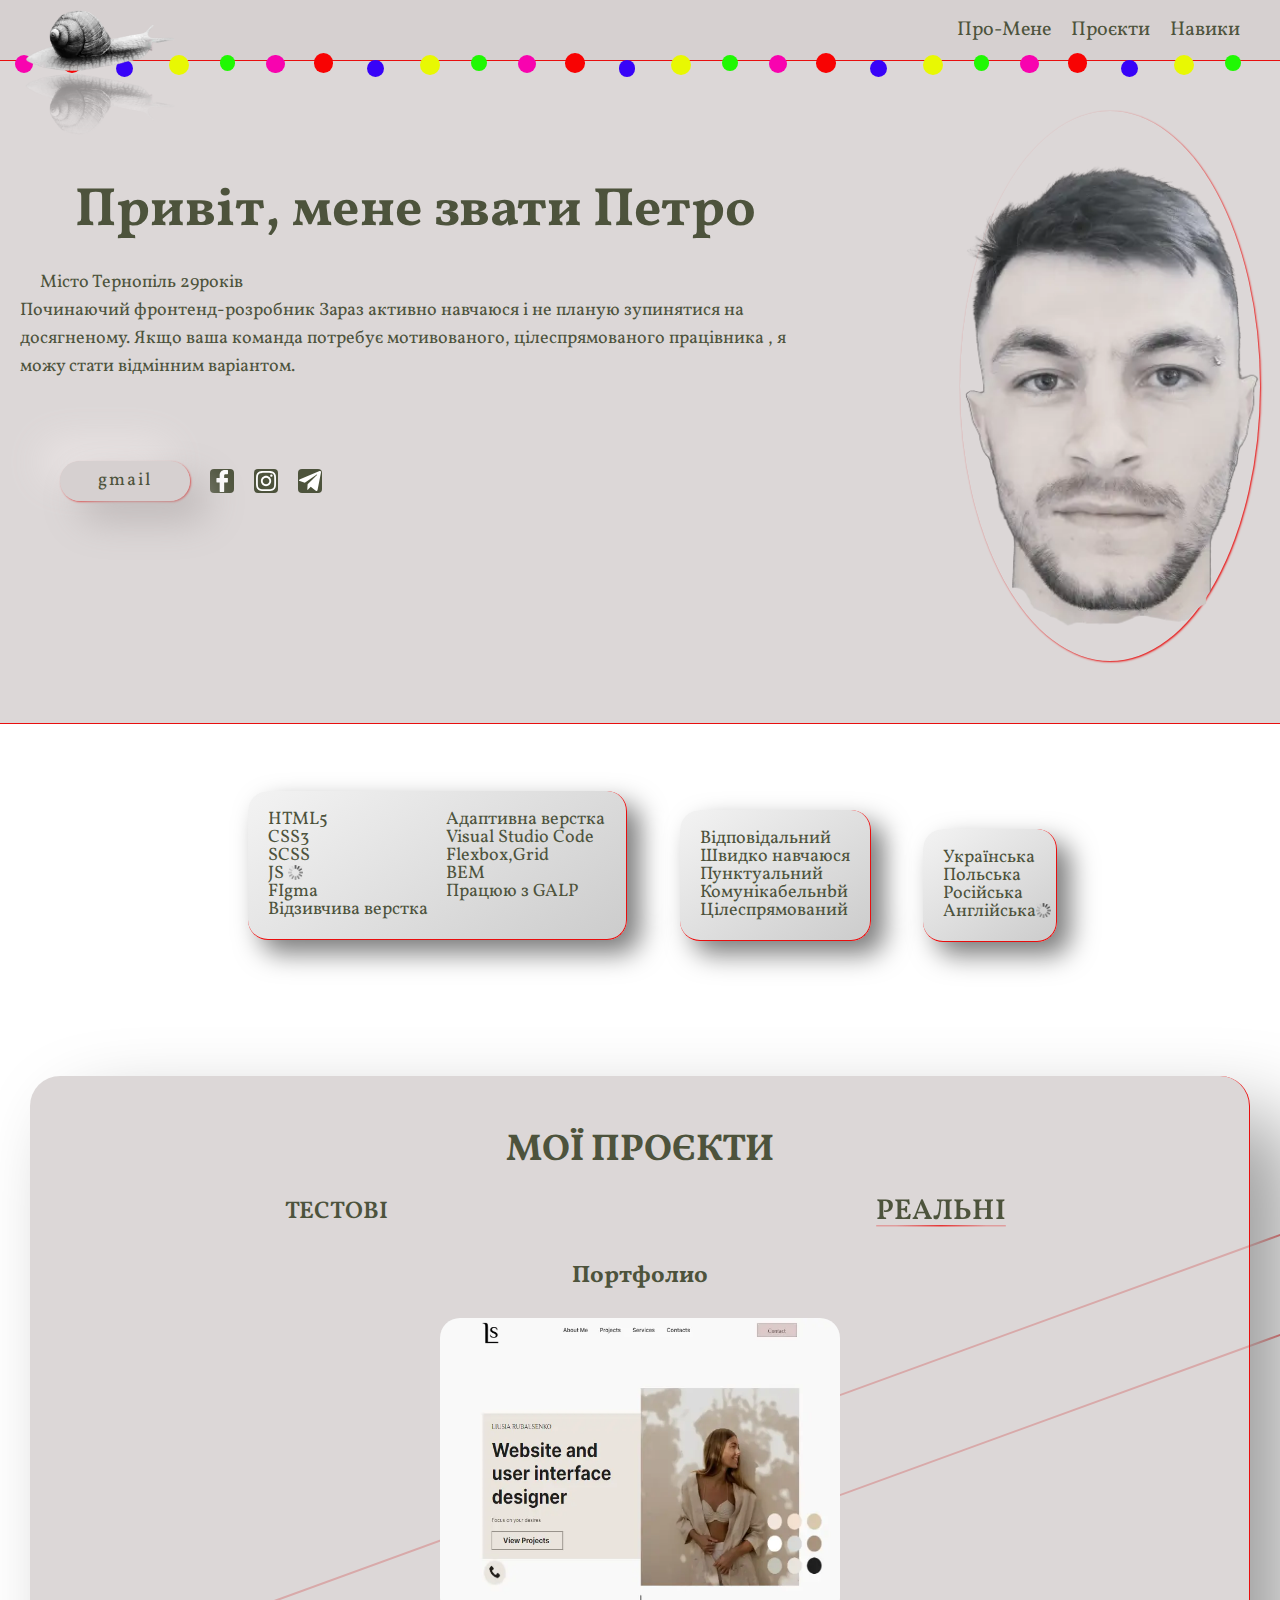
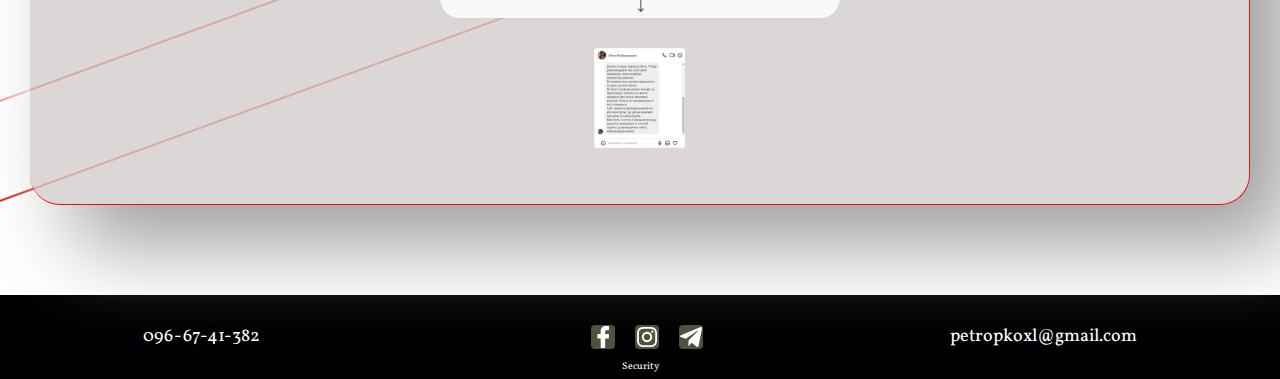
==== commit 9de6096e: ",," ====
--- a/index.html
+++ b/index.html
@@ -6,7 +6,7 @@
 	<meta charset="UTF-8">
 	<meta name="format-detection" content="telephone=no">
 	<!-- <style>body{opacity: 0;}</style> -->
-	<link rel="stylesheet" href="css/style.min.css?_v=20231204200721">
+	<link rel="stylesheet" href="css/style.min.css?_v=20231204203237">
 	<link rel="shortcut icon" href="favicon.ico">
 	<!-- <meta name="robots" content="noindex, nofollow"> -->
 	<meta name="viewport" content="width=device-width, initial-scale=1.0">
@@ -228,8 +228,8 @@
 							</div>
 						</div>
 						<h2 class="way__title title">"Найважливіше - мати віру в себе, рухатися вперед у напрямку своїх мрій і прагнень, не зважаючи на перешкоди, і ніколи не зупинятися у досягненні своєї мети."</h2>
-				</section> -->
-
+				</section>
+				 -->
 
 
 		</main>
@@ -249,7 +249,7 @@
 			</div>
 		</footer>
 	</div>
-	<script src="js/app.min.js?_v=20231204200721"></script>
+	<script src="js/app.min.js?_v=20231204203237"></script>
 </body>
 
 </html>--- a/css/style.min.css
+++ b/css/style.min.css
@@ -1 +1 @@
-@charset "UTF-8";@import url(https://fonts.googleapis.com/css?family=Vollkorn:regular,500,600,700,800,900,italic,500italic&display=swap);*{padding:0;margin:0;border:0}*,:after,:before{-webkit-box-sizing:border-box;box-sizing:border-box}body,html{height:100%;min-width:340px}body{color:#4d533c;line-height:1;font-family:Vollkorn;font-size:1.125rem;-ms-text-size-adjust:100%;-moz-text-size-adjust:100%;-webkit-text-size-adjust:100%;-webkit-font-smoothing:antialiased;-moz-osx-font-smoothing:grayscale}button,input,textarea{font-family:Vollkorn;font-size:inherit;line-height:inherit}button{cursor:pointer;color:inherit;background-color:transparent}a{color:inherit;text-decoration:none}ul li{list-style:none}img{vertical-align:top}h1,h2,h3,h4,h5,h6{font-weight:inherit;font-size:inherit}.lock body{overflow:hidden;-ms-touch-action:none;touch-action:none;-ms-scroll-chaining:none;overscroll-behavior:none}.wrapper{min-height:100%;display:-webkit-box;display:-ms-flexbox;display:flex;-webkit-box-orient:vertical;-webkit-box-direction:normal;-ms-flex-direction:column;flex-direction:column;overflow:hidden}@supports (overflow:clip){.wrapper{overflow:clip}}.wrapper>main{-webkit-box-flex:1;-ms-flex:1 1 auto;flex:1 1 auto}.wrapper>*{min-width:0}[class*=__container]{max-width:92.5rem;margin:0 auto;padding:0 1.25rem}[class*=-ibg]{position:relative}[class*=-ibg] img{position:absolute;width:100%;height:100%;top:0;left:0;-o-object-fit:cover;object-fit:cover}[class*=-ibg--contain] img{-o-object-fit:contain;object-fit:contain}.button{border-radius:20px;background:rgba(212,206,206,.8117647059);-webkit-box-shadow:19px 19px 38px #bdb7b7,-19px -19px 38px #ebe5e5,1px 1px 2px #e90e0e;box-shadow:19px 19px 38px #bdb7b7,-19px -19px 38px #ebe5e5,1px 1px 2px #e90e0e;width:-webkit-fit-content;width:-moz-fit-content;width:fit-content;padding:.625rem 1.875rem;overflow:hidden;max-height:3.125rem;text-align:center;display:-webkit-box;display:-ms-flexbox;display:flex;-webkit-box-align:center;-ms-flex-align:center;align-items:center}.title{font-weight:700}.title_litl{font-size:1.25rem;text-align:center}p{line-height:1.55}.header{background:rgba(212,206,206,.8117647059);border-bottom:1px solid #e90e0e;position:absolute;width:100%;z-index:150}.header._header-scroll{position:fixed;top:-200%;z-index:150;background:rgba(212,206,206,.8980392157)}.header._header-show{-webkit-transition:all 1s ease 1s;transition:all 1s ease 1s;top:0}.header__container{-webkit-box-align:center;-ms-flex-align:center;align-items:center;position:relative}.header__menu{height:3.75rem;display:-webkit-box;display:-ms-flexbox;display:flex;-webkit-box-pack:justify;-ms-flex-pack:justify;justify-content:space-between}.header__logo{min-width:10rem;position:relative;z-index:57;margin-top:-4.375rem}.header__logo img{width:100%;position:absolute;-webkit-box-reflect:below -25px linear-gradient(to bottom,rgba(0,0,0,0),rgba(0,0,0,.5))}.menu{display:-webkit-box;display:-ms-flexbox;display:flex;-webkit-box-align:center;-ms-flex-align:center;align-items:center}.menu__body{display:-webkit-box;display:-ms-flexbox;display:flex;-webkit-box-align:center;-ms-flex-align:center;align-items:center}.menu__list{display:-webkit-box;display:-ms-flexbox;display:flex;gap:1.25rem}.menu__item{position:relative;font-size:1.25rem;text-transform:capitalize}.menu__item::before{position:absolute;content:"";bottom:0;left:0;width:0;height:1px;background-color:#e90e0e;-webkit-transition:width 1s;transition:width 1s}.menu__item:hover::before{width:100%}.icon-menu{display:none}.decor{position:absolute;width:95%;display:-webkit-box;display:-ms-flexbox;display:flex;-webkit-box-pack:justify;-ms-flex-pack:justify;justify-content:space-between}.decor_swet1{height:1.25rem;border-radius:50%;background:#f803af;margin:-5px;-webkit-animation:violet .7s ease infinite;animation:violet .7s ease infinite}.decor_swet2{border-radius:50%;background:#f80303;margin:-7px;-webkit-animation:red 1s ease infinite;animation:red 1s ease infinite}.decor_swet3{border-radius:50%;background:#3803f8;-webkit-animation:#00f .7s ease infinite;animation:#00f .7s ease infinite}.decor_swet4{border-radius:50%;background:#e8f803;-webkit-animation:#ff0 .8s ease infinite;animation:#ff0 .8s ease infinite;margin:-5px}.decor_swet5{border-radius:50%;background:#20f803;margin:-5px;-webkit-animation:gren 1.1s ease infinite;animation:gren 1.1s ease infinite}@-webkit-keyframes gren{0%{-webkit-box-shadow:-1px -1px 1p #20f803;box-shadow:-1px -1px 1p #20f803}100%{-webkit-box-shadow:1px 1px 32px #20f803;box-shadow:1px 1px 32px #20f803}}@keyframes gren{0%{-webkit-box-shadow:-1px -1px 1p #20f803;box-shadow:-1px -1px 1p #20f803}100%{-webkit-box-shadow:1px 1px 32px #20f803;box-shadow:1px 1px 32px #20f803}}@-webkit-keyframes red{0%{-webkit-box-shadow:-1px -1px 1p #f80303;box-shadow:-1px -1px 1p #f80303}100%{-webkit-box-shadow:1px 1px 22px #f80303;box-shadow:1px 1px 22px #f80303}}@keyframes red{0%{-webkit-box-shadow:-1px -1px 1p #f80303;box-shadow:-1px -1px 1p #f80303}100%{-webkit-box-shadow:1px 1px 22px #f80303;box-shadow:1px 1px 22px #f80303}}@-webkit-keyframes yellow{0%{-webkit-box-shadow:-1px -1px 1p #e8f803;box-shadow:-1px -1px 1p #e8f803}100%{-webkit-box-shadow:1px 1px 30px #e8f803;box-shadow:1px 1px 30px #e8f803}}@keyframes yellow{0%{-webkit-box-shadow:-1px -1px 1p #e8f803;box-shadow:-1px -1px 1p #e8f803}100%{-webkit-box-shadow:1px 1px 30px #e8f803;box-shadow:1px 1px 30px #e8f803}}@-webkit-keyframes violet{0%{-webkit-box-shadow:-1px -1px 1p #f803af;box-shadow:-1px -1px 1p #f803af}100%{-webkit-box-shadow:1px 1px 25px #f803af;box-shadow:1px 1px 25px #f803af}}@keyframes violet{0%{-webkit-box-shadow:-1px -1px 1p #f803af;box-shadow:-1px -1px 1p #f803af}100%{-webkit-box-shadow:1px 1px 25px #f803af;box-shadow:1px 1px 25px #f803af}}@-webkit-keyframes blue{0%{-webkit-box-shadow:-1px -1px 1p #3803f8;box-shadow:-1px -1px 1p #3803f8}100%{-webkit-box-shadow:1px 1px 22px #3803f8;box-shadow:1px 1px 22px #3803f8}}@keyframes blue{0%{-webkit-box-shadow:-1px -1px 1p #3803f8;box-shadow:-1px -1px 1p #3803f8}100%{-webkit-box-shadow:1px 1px 22px #3803f8;box-shadow:1px 1px 22px #3803f8}}.footer{background:#000;padding-top:1.875rem}.footer__body{display:-webkit-box;display:-ms-flexbox;display:flex;-ms-flex-pack:distribute;justify-content:space-around;-webkit-box-align:center;-ms-flex-align:center;align-items:center}.footer__number{display:block;color:#fff}.footer__number :hover{scale:1.9}.footer__gmail{text-align:center;-webkit-box-align:center;-ms-flex-align:center;align-items:center;color:#fff}.footer__Security{color:#fff;font-size:.625rem;padding-bottom:.3125rem;text-align:center;margin-top:.625rem}.footer-body__social{padding-left:4.0625rem}.main{background-color:rgba(212,206,206,.8117647059);border-bottom:.005px solid #e90e0e}.main__content{display:-webkit-box;display:-ms-flexbox;display:flex}.main__body{padding:6% 0 10% 0}.main__img{display:-webkit-box;display:-ms-flexbox;display:flex;min-width:18.75rem;height:34.375rem;padding-top:2.6875rem;padding-left:.125rem;position:relative;-webkit-box-shadow:1px 1px 2px #e90e0e;box-shadow:1px 1px 2px #e90e0e;border-radius:70%}.main__img::before{content:"";width:12px;height:12px;position:absolute;background-color:rgba(252,4,4,.15);top:264px;left:80px;border-radius:50%}.main__img:hover::before{z-index:1}.main__img::after{content:"";width:12px;height:12px;position:absolute;background-color:rgba(252,4,4,.15);top:259px;right:86px;border-radius:50%;z-index:-1}.main__img:hover::after{z-index:1}.main__img img{width:100%;position:absolute}.body-main{display:-webkit-box;display:-ms-flexbox;display:flex;-webkit-box-orient:vertical;-webkit-box-direction:normal;-ms-flex-direction:column;flex-direction:column;gap:1.875rem}.body-main__title{text-align:center}.body-main__my-info{margin-bottom:3.125rem;text-indent:20px}.social-body{display:-webkit-box;display:-ms-flexbox;display:flex;-webkit-box-align:center;-ms-flex-align:center;align-items:center;gap:1.25rem;position:relative}.social-body__item{background-color:#4d533c;border-radius:4px;-webkit-transition:all .6s;transition:all .6s}.social-body__item:nth-child(odd) :hover{-webkit-transition:all .6s;transition:all .6s;-webkit-background-clip:text;background-clip:text;scale:1.5;border-radius:4px;background:#f09433;background:linear-gradient(45deg,#f09433 0,#e6683c 25%,#dc2743 50%,#cc2366 75%,#bc1888 100%)}.social-body__item:nth-child(even):hover{scale:1.5;background-color:#4267b2}.social-body__button{min-width:8.125rem;min-height:2.5rem;position:relative;margin-left:2.5rem}.social-body__button::before{position:absolute;width:1.875rem;height:1.875rem;content:"";top:.625rem;left:-1.25rem;background:url(../img/gmail.svg) 0 0 no-repeat;-webkit-transition:all 1s;transition:all 1s;opacity:0}.social-body__button:hover::before{left:1.5rem;opacity:1}.social-body__button:hover span{left:57px}.social-body__button span{-webkit-transition:all 1s;transition:all 1s;position:absolute;left:38px;letter-spacing:2px}.skills__container{padding-left:3.125rem}.skills__body{display:-webkit-box;display:-ms-flexbox;display:flex;-ms-flex-wrap:wrap;flex-wrap:wrap;-webkit-box-align:center;-ms-flex-align:center;align-items:center;-webkit-box-pack:center;-ms-flex-pack:center;justify-content:center}.technologies-body{gap:.625rem;display:-webkit-box;display:-ms-flexbox;display:flex;-webkit-box-orient:vertical;-webkit-box-direction:normal;-ms-flex-direction:column;flex-direction:column}.technologies-body__title{position:relative;z-index:11}.technologies-body__list{padding:1.25rem;-webkit-column-count:2;-moz-column-count:2;column-count:2;border-radius:20px;background:linear-gradient(145deg,#f3f3f3,#ccc);-webkit-box-shadow:13px 13px 27px #7b7b7b,-13px -13px 27px #fff;box-shadow:13px 13px 27px #7b7b7b,-13px -13px 27px #fff;border-bottom:.005px solid #e90e0e;border-right:.005px solid #e90e0e}.technologies-body__item_loading{position:relative}.technologies-body__item_loading::after{content:"";top:-1%;position:absolute;left:20px;z-index:5;width:.9375rem;height:.9375rem;-webkit-animation:load 5s infinite linear;animation:load 5s infinite linear;background:url('../img/load-icon-png-7952/ /(1/).png') 0 0/100% 100% no-repeat}.language-body{gap:.625rem;display:-webkit-box;display:-ms-flexbox;display:flex;-webkit-box-orient:vertical;-webkit-box-direction:normal;-ms-flex-direction:column;flex-direction:column}.language-body__items{padding:1.25rem;margin-top:2.5rem;border-radius:20px;background:linear-gradient(145deg,#f3f3f3,#ccc);-webkit-box-shadow:13px 13px 27px #7b7b7b,-13px -13px 27px #fff;box-shadow:13px 13px 27px #7b7b7b,-13px -13px 27px #fff;border-bottom:.005px solid #e90e0e;border-right:.005px solid #e90e0e;position:relative}.language-body__item_loading{position:relative}.language-body__item_loading::after{content:"";top:-1%;position:absolute;right:-15px;z-index:5;width:.9375rem;height:.9375rem;-webkit-animation:load 5s infinite linear;animation:load 5s infinite linear;background:url('../img/load-icon-png-7952/ /(1/).png') 0 0/100% 100% no-repeat}.characteristic-body{gap:.625rem;display:-webkit-box;display:-ms-flexbox;display:flex;-webkit-box-orient:vertical;-webkit-box-direction:normal;-ms-flex-direction:column;flex-direction:column}.characteristic-body__list{padding:1.25rem;margin-top:1.25rem;border-radius:20px;background:linear-gradient(145deg,#f3f3f3,#ccc);-webkit-box-shadow:13px 13px 27px #7b7b7b,-13px -13px 27px #fff;box-shadow:13px 13px 27px #7b7b7b,-13px -13px 27px #fff;border-bottom:.005px solid #e90e0e;border-right:.005px solid #e90e0e}.way{padding:0 1.875rem 0 1.875rem}.way__container{border-bottom:.005px solid #e90e0e;border-right:.005px solid #e90e0e;display:-webkit-box;display:-ms-flexbox;display:flex;-webkit-box-align:center;-ms-flex-align:center;align-items:center;-webkit-box-pack:justify;-ms-flex-pack:justify;justify-content:space-between;background-color:rgba(212,206,206,.8117647059);border-radius:30px;-webkit-box-shadow:41px 41px 82px #9f9f9f,-41px -41px 82px #fff;box-shadow:41px 41px 82px #9f9f9f,-41px -41px 82px #fff}.way__title{-webkit-box-shadow:1px 1px 2px #e90e0e;box-shadow:1px 1px 2px #e90e0e;border-radius:20px;text-align:center;padding:1.25rem;font-size:1.0625rem;-webkit-box-shadow:11px 11px 23px #c1c1c1,-11px -11px 23px #fff;box-shadow:11px 11px 23px #c1c1c1,-11px -11px 23px #fff}.box{position:relative}.box:hover .img-box{-webkit-transform:rotateX(180deg);transform:rotateX(180deg)}.img-box{position:relative;-webkit-transition:-webkit-transform 2s;transition:-webkit-transform 2s;transition:transform 2s;transition:transform 2s,-webkit-transform 2s;-webkit-transform-style:preserve-3d;transform-style:preserve-3d;z-index:4}.img-box__front{position:absolute;-webkit-backface-visibility:hidden;backface-visibility:hidden;-webkit-transform:rotateX(0);transform:rotateX(0)}.img-box__front img{position:absolute;width:100%;height:100%;border-radius:20px}.img-box__back{position:relative;border-radius:20px;-webkit-backface-visibility:hidden;backface-visibility:hidden;-webkit-transform:rotateX(180deg);transform:rotateX(180deg)}.img-box__back img{position:absolute;width:100%;height:100%;border-radius:20px}.experience{background-color:rgba(212,206,206,.812);border-bottom:.005px solid #e90e0e}.experience__container{display:-webkit-box;display:-ms-flexbox;display:flex;-webkit-box-orient:vertical;-webkit-box-direction:normal;-ms-flex-direction:column;flex-direction:column;-ms-flex-pack:distribute;justify-content:space-around;position:relative}.experience__title{margin-bottom:1.875rem;text-align:center;position:relative}.experience__title::before{content:"";bottom:-.625rem;left:0;width:100%;position:absolute;height:.125rem;background:linear-gradient(93deg,rgba(233,14,14,.35) 15%,#e90e0e 50%,rgba(233,14,14,.3533788515) 85%)}.experience__title::after{content:"";top:-1%;position:absolute;left:60%;width:2.5rem;height:2.5rem;-webkit-animation:load 5s infinite linear;animation:load 5s infinite linear;background:url('../img/load-icon-png-7952/ /(1/).png') 0 0/100% 100% no-repeat}.experience__wrapper{-webkit-transition:all 1s;transition:all 1s}.experience__slide{display:-webkit-box;display:-ms-flexbox;display:flex;-webkit-box-orient:vertical;-webkit-box-direction:normal;-ms-flex-direction:column;flex-direction:column;-webkit-box-align:center;-ms-flex-align:center;align-items:center;-webkit-box-pack:center;-ms-flex-pack:center;justify-content:center}.experience__arrow{position:absolute;top:50%;background:url(../img/icons/left.svg) center repeat;width:2.5rem;height:2.5rem}.experience__arrow_right{-webkit-transform:rotate(180deg);-ms-transform:rotate(180deg);transform:rotate(180deg)}.experience__arrow.swiper-button-disabled{cursor:default;pointer-events:none;opacity:0}.experience__bullets{display:-webkit-box;display:-ms-flexbox;display:flex;-webkit-box-pack:center;-ms-flex-pack:center;justify-content:center;-webkit-box-align:center;-ms-flex-align:center;align-items:center;gap:15px}.experience__bullets .swiper-pagination-bullet{-webkit-box-flex:0;-ms-flex:0 0 .75rem;flex:0 0 .75rem;-webkit-transition:all .4s;transition:all .4s;width:.75rem;height:.75rem;border-radius:50%;background:#4d533c;border-bottom:.5px solid #e90e0e;border-right:.5px solid #e90e0e;cursor:pointer}.experience__bullets .swiper-pagination-bullet-active{-webkit-box-flex:0;-ms-flex:0 0 1.875rem;flex:0 0 1.875rem;border-radius:20px}@-webkit-keyframes load{0%{rotate:0}100%{rotate:360deg}}@keyframes load{0%{rotate:0}100%{rotate:360deg}}.slide-experience{min-width:0;display:-webkit-box;display:-ms-flexbox;display:flex;-webkit-box-orient:vertical;-webkit-box-direction:normal;-ms-flex-direction:column;flex-direction:column;gap:1.25rem}.slide-experience__img{width:31.25rem;height:23.125rem;position:relative}.slide-experience__img img{position:absolute;width:100%;height:100%;border-radius:20px}.slide-experience__text{display:inline-block;border-radius:20px;padding:.3125rem;max-width:37.5rem;text-align:center;padding:0 1.25rem 0 1.25rem;margin-bottom:1.25rem}.project{position:relative;padding:0 1.875rem 0 1.875rem}.project::before{content:"";width:130%;height:.125rem;position:absolute;top:400px;left:0;z-index:-1;-webkit-transform:rotate(-20deg) translate(-100px,0);-ms-transform:rotate(-20deg) translate(-100px,0);transform:rotate(-20deg) translate(-100px,0);background-color:#e90e0e}.project::after{content:"";width:130%;height:.125rem;position:absolute;top:500px;left:0;z-index:-1;-webkit-transform:rotate(-20deg) translate(-100px,0);-ms-transform:rotate(-20deg) translate(-100px,0);transform:rotate(-20deg) translate(-100px,0);background-color:#e90e0e}.project__container{background-color:rgba(212,206,206,.8117647059);border-radius:30px;-webkit-box-shadow:41px 41px 82px #9f9f9f,-41px -41px 82px #fff;box-shadow:41px 41px 82px #9f9f9f,-41px -41px 82px #fff;border-bottom:.005px solid #e90e0e;border-right:.005px solid #e90e0e}.project__title{text-align:center;margin-bottom:1.875rem;text-transform:uppercase}.my-project__navigation{display:-webkit-box;display:-ms-flexbox;display:flex;-ms-flex-pack:distribute;justify-content:space-around;margin-bottom:2.5rem;-ms-flex-wrap:wrap;flex-wrap:wrap;-webkit-column-gap:1.875rem;-moz-column-gap:1.875rem;column-gap:1.875rem;row-gap:1.25rem}.my-project__title{font-weight:600;-webkit-transition:all .5s;transition:all .5s;position:relative;text-transform:uppercase}.my-project__title::before{content:"";width:0;height:.0625rem;position:absolute;background:linear-gradient(93deg,rgba(233,14,14,.35) 15%,#e90e0e 50%,rgba(233,14,14,.3533788515) 85%);bottom:0;left:50%;-webkit-transform:translate(-50%,0);-ms-transform:translate(-50%,0);transform:translate(-50%,0);-webkit-transition:all .8s;transition:all .8s}.my-project__title:hover{scale:1.2}.my-project__title._tab-active{scale:1.2}.my-project__title._tab-active::before{content:"";width:100%}.body-project :not(:last-child){margin-bottom:1.875rem}.body-project__title{text-align:center}.body-project__img{margin:0 auto;max-width:25rem;height:18.75rem;position:relative}.body-project__img img{width:100%;height:100%;position:absolute;border-radius:20px}.body-project__describe{text-align:center;max-width:43.75rem;margin:0 auto}.body-project__describe img{border-radius:3%;height:6.25rem;-webkit-transition:scale .5s ease;transition:scale .5s ease}.body-project__describe img:hover{scale:4;position:relative}.swiper{overflow:hidden}.swiper-initialized{-ms-touch-action:pan-y;touch-action:pan-y}.swiper-wrapper{width:100%;height:100%;-webkit-box-sizing:content-box;box-sizing:content-box;display:-webkit-box;display:-ms-flexbox;display:flex;position:relative}.swiper-vertical .swiper-wrapper{-webkit-box-orient:vertical;-webkit-box-direction:normal;-ms-flex-direction:column;flex-direction:column}.swiper-autoheight .swiper-wrapper{-webkit-box-align:start;-ms-flex-align:start;align-items:flex-start}.swiper-initialized .swiper-slide{-ms-flex-negative:0;flex-shrink:0}.swiper-android .swiper-slide,.swiper-android .swiper-wrapper{-webkit-transform:translate3d(0,0,0);transform:translate3d(0,0,0)}.swiper-button-lock{display:none!important}@media (min-width:92.5em){.title{font-size:3.75rem}.decor_swet1{height:1.25rem}.decor_swet1{width:1.25rem}.decor_swet2{height:1.375rem}.decor_swet2{width:1.375rem}.decor_swet3{height:1.1875rem}.decor_swet3{width:1.1875rem}.decor_swet4{height:1.375rem}.decor_swet4{width:1.375rem}.decor_swet5{height:1.0625rem}.decor_swet5{width:1.0625rem}.main__content{gap:12.5rem}.main__content{padding-top:8.125rem}.main__content{padding-bottom:5rem}.skills{padding:3.75rem}.skills__container{padding-left:3.75rem}.skills__body{gap:6.25rem}.way{padding-top:6.25rem}.way{padding-bottom:6.25rem}.way__container{gap:12.5rem}.way__container{padding-top:3.75rem}.way__container{padding-bottom:3.75rem}.box{width:37.5rem}.box{height:25rem}.img-box__front{width:37.5rem}.img-box__front{height:25rem}.img-box__back{width:37.5rem}.img-box__back{height:25rem}.experience{padding-top:6.25rem}.experience{padding-bottom:6.25rem}.experience__arrow_left{left:9.375rem}.experience__arrow_right{right:9.375rem}.slide-experience__work{font-size:2.5rem}.project{padding-top:6.25rem}.project{padding-bottom:6.25rem}.project__container{padding-top:3.75rem}.project__container{padding-bottom:3.75rem}.project__title{font-size:2.5rem}.my-project__title{font-size:1.5625rem}.body-project__title{font-size:1.5625rem}}@media (max-width:843px){.language-body__title{margin-bottom:-2.1875rem;margin-top:1.25rem;position:relative;z-index:11}}@media (max-width:50em){.main__content{gap:1.875rem}.main__content{padding-bottom:1.25rem}.skills__container{padding-left:.625rem}.way{padding-top:1.875rem}.way{padding-bottom:3.75rem}.way__container{gap:1.875rem}.box{width:21.875rem}.box{height:12.5rem}.img-box__front{width:21.875rem}.img-box__front{height:12.5rem}.img-box__back{width:21.875rem}.img-box__back{height:12.5rem}.experience{padding-top:5rem}.experience{padding-bottom:5rem}.project{padding-top:1.875rem}}@media (max-width:687px){.characteristic-body__title{position:relative;z-index:11;margin-bottom:-2.1875rem;margin-top:1.875rem;padding-bottom:1.25rem}}@media (max-width:68.75em){.skills__body{gap:.625rem}}@media (max-width:47.99875em){.header__logo img{-webkit-box-reflect:below -17px linear-gradient(to bottom,rgba(0,0,0,0),rgba(0,0,0,.4))}.menu__body{display:-webkit-box;display:-ms-flexbox;display:flex;-webkit-box-orient:vertical;-webkit-box-direction:normal;-ms-flex-direction:column;flex-direction:column;padding:9.375rem .8125rem 1.875rem 1.875rem;position:fixed;width:50%;height:100%;top:0;right:-100%;border-left:1px solid #e90e0e;-webkit-transition:right .5s;transition:right .5s;background-color:#d4cece;z-index:33}.menu__body::before{content:"";position:fixed;width:100%;height:5rem;top:0;right:100%;z-index:55;background-color:transparent}.menu-open .menu__body{right:0}.menu-open .menu__body::before{right:0}.menu__list{-webkit-box-orient:vertical;-webkit-box-direction:normal;-ms-flex-direction:column;flex-direction:column;color:#4d533c;text-shadow:1px red;gap:2.5rem}.menu__item{font-size:1.875rem}.icon-menu{display:block;position:relative;width:1.875rem;height:1.125rem;z-index:55}.icon-menu span,.icon-menu::after,.icon-menu::before{content:"";-webkit-transition:all .3s ease 0s;transition:all .3s ease 0s;right:0;position:absolute;width:100%;height:.125rem;background-color:#4d533c}.icon-menu::before{top:0}.icon-menu::after{bottom:0}.icon-menu span{top:calc(50% - .0625rem)}.menu-open .icon-menu span{width:0}.menu-open .icon-menu::before{top:calc(50% - .0625rem);-webkit-transform:rotate(-45deg);-ms-transform:rotate(-45deg);transform:rotate(-45deg)}.menu-open .icon-menu::after{bottom:calc(50% - .0625rem);-webkit-transform:rotate(45deg);-ms-transform:rotate(45deg);transform:rotate(45deg)}.decor{width:90%}.footer__body{-webkit-box-orient:vertical;-webkit-box-direction:normal;-ms-flex-direction:column;flex-direction:column;gap:.9375rem}.footer-body__social{padding-right:5rem}.main__img{overflow:hidden;padding-top:.625rem}.body-main__my-info{margin-bottom:0}.social-body{-webkit-box-pack:justify;-ms-flex-pack:justify;justify-content:space-between}.social-body__button::before{opacity:1;left:24px}.social-body__button span{left:57px}.way__container{display:-webkit-box;display:-ms-flexbox;display:flex;-webkit-box-orient:vertical;-webkit-box-direction:normal;-ms-flex-direction:column;flex-direction:column}.way__box{-webkit-box-ordinal-group:3;-ms-flex-order:2;order:2}.way__title{-webkit-box-ordinal-group:2;-ms-flex-order:1;order:1}.box{-webkit-box-ordinal-group:3;-ms-flex-order:2;order:2}.experience__title::after{left:64%}.experience__arrow{display:none}.slide-experience__img{width:25rem;height:20rem}}@media (max-width:47.99875em) and (any-hover:none){.icon-menu{cursor:default}}@media (max-width:47.99875em) and (max-width:21.25em){.main__img{min-width:5.625rem}.main__img{height:11.25rem}}@media (max-width:29.99875em){.header__menu{height:2.5rem}.header__logo{min-width:6.25rem;margin-top:-2.5rem}.body-main__title{padding:2.5rem 0 0 0}.body-main__my-info{padding:1.25rem 1.875rem 0 0;min-width:100vw;text-indent:0}.box{width:15.625rem;height:12.5rem}.img-box__front{width:15.625rem;height:12.5rem}.img-box__back{width:15.625rem;height:12.5rem}.experience__title::after{left:70%;top:-10px}.slide-experience__img{width:18.75rem;height:13.75rem}.body-project__img{padding-bottom:90%;height:0}}@media (max-width:29.99875em) and (max-width:21.25em){.main__body{min-width:12.5rem}}@media (max-width:21.25em){.title{font-size:1.5625rem}.decor_swet1{height:.625rem}.decor_swet1{width:.625rem}.decor_swet2{height:.5625rem}.decor_swet2{width:.5625rem}.decor_swet3{height:.4375rem}.decor_swet3{width:.4375rem}.decor_swet4{height:.625rem}.decor_swet4{width:.625rem}.decor_swet5{height:.625rem}.decor_swet5{width:.625rem}.main__content{padding-top:1.25rem}.skills{padding:1.875rem}.way__container{padding-top:2.5rem}.way__container{padding-bottom:2.5rem}.experience__arrow_left{left:1.875rem}.experience__arrow_right{right:1.875rem}.slide-experience__work{font-size:1.5625rem}.project{padding-bottom:2.5rem}.project__container{padding-top:2.5rem}.project__container{padding-bottom:2.5rem}.project__title{font-size:1.5625rem}.my-project__title{font-size:1.25rem}.body-project__title{font-size:1.125rem}}@media (min-width:21.25em) and (max-width:92.5em){@supports (font-size:clamp(1.5625rem ,0.9100877193rem + 3.0701754386vw ,3.75rem)){.title{font-size:clamp(1.5625rem ,.9100877193rem + 3.0701754386vw ,3.75rem)}}@supports not (font-size:clamp(1.5625rem ,0.9100877193rem + 3.0701754386vw ,3.75rem)){.title{font-size:calc(1.5625rem + 2.1875 * (100vw - 21.25rem)/ 71.25)}}@supports (height:clamp(0.625rem ,0.4385964912rem + 0.8771929825vw ,1.25rem)){.decor_swet1{height:clamp(.625rem ,.4385964912rem + .8771929825vw ,1.25rem)}}@supports not (height:clamp(0.625rem ,0.4385964912rem + 0.8771929825vw ,1.25rem)){.decor_swet1{height:calc(.625rem + .625 * (100vw - 21.25rem)/ 71.25)}}@supports (width:clamp(0.625rem ,0.4385964912rem + 0.8771929825vw ,1.25rem)){.decor_swet1{width:clamp(.625rem ,.4385964912rem + .8771929825vw ,1.25rem)}}@supports not (width:clamp(0.625rem ,0.4385964912rem + 0.8771929825vw ,1.25rem)){.decor_swet1{width:calc(.625rem + .625 * (100vw - 21.25rem)/ 71.25)}}@supports (height:clamp(0.5625rem ,0.3201754386rem + 1.1403508772vw ,1.375rem)){.decor_swet2{height:clamp(.5625rem ,.3201754386rem + 1.1403508772vw ,1.375rem)}}@supports not (height:clamp(0.5625rem ,0.3201754386rem + 1.1403508772vw ,1.375rem)){.decor_swet2{height:calc(.5625rem + .8125 * (100vw - 21.25rem)/ 71.25)}}@supports (width:clamp(0.5625rem ,0.3201754386rem + 1.1403508772vw ,1.375rem)){.decor_swet2{width:clamp(.5625rem ,.3201754386rem + 1.1403508772vw ,1.375rem)}}@supports not (width:clamp(0.5625rem ,0.3201754386rem + 1.1403508772vw ,1.375rem)){.decor_swet2{width:calc(.5625rem + .8125 * (100vw - 21.25rem)/ 71.25)}}@supports (height:clamp(0.4375rem ,0.2138157895rem + 1.0526315789vw ,1.1875rem)){.decor_swet3{height:clamp(.4375rem ,.2138157895rem + 1.0526315789vw ,1.1875rem)}}@supports not (height:clamp(0.4375rem ,0.2138157895rem + 1.0526315789vw ,1.1875rem)){.decor_swet3{height:calc(.4375rem + .75 * (100vw - 21.25rem)/ 71.25)}}@supports (width:clamp(0.4375rem ,0.2138157895rem + 1.0526315789vw ,1.1875rem)){.decor_swet3{width:clamp(.4375rem ,.2138157895rem + 1.0526315789vw ,1.1875rem)}}@supports not (width:clamp(0.4375rem ,0.2138157895rem + 1.0526315789vw ,1.1875rem)){.decor_swet3{width:calc(.4375rem + .75 * (100vw - 21.25rem)/ 71.25)}}@supports (height:clamp(0.625rem ,0.4013157895rem + 1.0526315789vw ,1.375rem)){.decor_swet4{height:clamp(.625rem ,.4013157895rem + 1.0526315789vw ,1.375rem)}}@supports not (height:clamp(0.625rem ,0.4013157895rem + 1.0526315789vw ,1.375rem)){.decor_swet4{height:calc(.625rem + .75 * (100vw - 21.25rem)/ 71.25)}}@supports (width:clamp(0.625rem ,0.4013157895rem + 1.0526315789vw ,1.375rem)){.decor_swet4{width:clamp(.625rem ,.4013157895rem + 1.0526315789vw ,1.375rem)}}@supports not (width:clamp(0.625rem ,0.4013157895rem + 1.0526315789vw ,1.375rem)){.decor_swet4{width:calc(.625rem + .75 * (100vw - 21.25rem)/ 71.25)}}@supports (height:clamp(0.625rem ,0.4945175439rem + 0.6140350877vw ,1.0625rem)){.decor_swet5{height:clamp(.625rem ,.4945175439rem + .6140350877vw ,1.0625rem)}}@supports not (height:clamp(0.625rem ,0.4945175439rem + 0.6140350877vw ,1.0625rem)){.decor_swet5{height:calc(.625rem + .4375 * (100vw - 21.25rem)/ 71.25)}}@supports (width:clamp(0.625rem ,0.4945175439rem + 0.6140350877vw ,1.0625rem)){.decor_swet5{width:clamp(.625rem ,.4945175439rem + .6140350877vw ,1.0625rem)}}@supports not (width:clamp(0.625rem ,0.4945175439rem + 0.6140350877vw ,1.0625rem)){.decor_swet5{width:calc(.625rem + .4375 * (100vw - 21.25rem)/ 71.25)}}@supports (padding-top:clamp(1.25rem ,-0.8004385965rem + 9.649122807vw ,8.125rem)){.main__content{padding-top:clamp(1.25rem ,-.8004385965rem + 9.649122807vw ,8.125rem)}}@supports not (padding-top:clamp(1.25rem ,-0.8004385965rem + 9.649122807vw ,8.125rem)){.main__content{padding-top:calc(1.25rem + 6.875 * (100vw - 21.25rem)/ 71.25)}}@supports (padding:clamp(1.875rem ,1.3157894737rem + 2.6315789474vw ,3.75rem)){.skills{padding:clamp(1.875rem ,1.3157894737rem + 2.6315789474vw ,3.75rem)}}@supports not (padding:clamp(1.875rem ,1.3157894737rem + 2.6315789474vw ,3.75rem)){.skills{padding:calc(1.875rem + 1.875 * (100vw - 21.25rem)/ 71.25)}}@supports (padding-top:clamp(2.5rem ,2.1271929825rem + 1.7543859649vw ,3.75rem)){.way__container{padding-top:clamp(2.5rem ,2.1271929825rem + 1.7543859649vw ,3.75rem)}}@supports not (padding-top:clamp(2.5rem ,2.1271929825rem + 1.7543859649vw ,3.75rem)){.way__container{padding-top:calc(2.5rem + 1.25 * (100vw - 21.25rem)/ 71.25)}}@supports (padding-bottom:clamp(2.5rem ,2.1271929825rem + 1.7543859649vw ,3.75rem)){.way__container{padding-bottom:clamp(2.5rem ,2.1271929825rem + 1.7543859649vw ,3.75rem)}}@supports not (padding-bottom:clamp(2.5rem ,2.1271929825rem + 1.7543859649vw ,3.75rem)){.way__container{padding-bottom:calc(2.5rem + 1.25 * (100vw - 21.25rem)/ 71.25)}}@supports (left:clamp(1.875rem ,-0.3618421053rem + 10.5263157895vw ,9.375rem)){.experience__arrow_left{left:clamp(1.875rem ,-.3618421053rem + 10.5263157895vw ,9.375rem)}}@supports not (left:clamp(1.875rem ,-0.3618421053rem + 10.5263157895vw ,9.375rem)){.experience__arrow_left{left:calc(1.875rem + 7.5 * (100vw - 21.25rem)/ 71.25)}}@supports (right:clamp(1.875rem ,-0.3618421053rem + 10.5263157895vw ,9.375rem)){.experience__arrow_right{right:clamp(1.875rem ,-.3618421053rem + 10.5263157895vw ,9.375rem)}}@supports not (right:clamp(1.875rem ,-0.3618421053rem + 10.5263157895vw ,9.375rem)){.experience__arrow_right{right:calc(1.875rem + 7.5 * (100vw - 21.25rem)/ 71.25)}}@supports (font-size:clamp(1.5625rem ,1.2828947368rem + 1.3157894737vw ,2.5rem)){.slide-experience__work{font-size:clamp(1.5625rem ,1.2828947368rem + 1.3157894737vw ,2.5rem)}}@supports not (font-size:clamp(1.5625rem ,1.2828947368rem + 1.3157894737vw ,2.5rem)){.slide-experience__work{font-size:calc(1.5625rem + .9375 * (100vw - 21.25rem)/ 71.25)}}@supports (padding-bottom:clamp(2.5rem ,1.3815789474rem + 5.2631578947vw ,6.25rem)){.project{padding-bottom:clamp(2.5rem ,1.3815789474rem + 5.2631578947vw ,6.25rem)}}@supports not (padding-bottom:clamp(2.5rem ,1.3815789474rem + 5.2631578947vw ,6.25rem)){.project{padding-bottom:calc(2.5rem + 3.75 * (100vw - 21.25rem)/ 71.25)}}@supports (padding-top:clamp(2.5rem ,2.1271929825rem + 1.7543859649vw ,3.75rem)){.project__container{padding-top:clamp(2.5rem ,2.1271929825rem + 1.7543859649vw ,3.75rem)}}@supports not (padding-top:clamp(2.5rem ,2.1271929825rem + 1.7543859649vw ,3.75rem)){.project__container{padding-top:calc(2.5rem + 1.25 * (100vw - 21.25rem)/ 71.25)}}@supports (padding-bottom:clamp(2.5rem ,2.1271929825rem + 1.7543859649vw ,3.75rem)){.project__container{padding-bottom:clamp(2.5rem ,2.1271929825rem + 1.7543859649vw ,3.75rem)}}@supports not (padding-bottom:clamp(2.5rem ,2.1271929825rem + 1.7543859649vw ,3.75rem)){.project__container{padding-bottom:calc(2.5rem + 1.25 * (100vw - 21.25rem)/ 71.25)}}@supports (font-size:clamp(1.5625rem ,1.2828947368rem + 1.3157894737vw ,2.5rem)){.project__title{font-size:clamp(1.5625rem ,1.2828947368rem + 1.3157894737vw ,2.5rem)}}@supports not (font-size:clamp(1.5625rem ,1.2828947368rem + 1.3157894737vw ,2.5rem)){.project__title{font-size:calc(1.5625rem + .9375 * (100vw - 21.25rem)/ 71.25)}}@supports (font-size:clamp(1.25rem ,1.1567982456rem + 0.4385964912vw ,1.5625rem)){.my-project__title{font-size:clamp(1.25rem ,1.1567982456rem + .4385964912vw ,1.5625rem)}}@supports not (font-size:clamp(1.25rem ,1.1567982456rem + 0.4385964912vw ,1.5625rem)){.my-project__title{font-size:calc(1.25rem + .3125 * (100vw - 21.25rem)/ 71.25)}}@supports (font-size:clamp(1.125rem ,0.9945175439rem + 0.6140350877vw ,1.5625rem)){.body-project__title{font-size:clamp(1.125rem ,.9945175439rem + .6140350877vw ,1.5625rem)}}@supports not (font-size:clamp(1.125rem ,0.9945175439rem + 0.6140350877vw ,1.5625rem)){.body-project__title{font-size:calc(1.125rem + .4375 * (100vw - 21.25rem)/ 71.25)}}}@media (min-width:50em) and (max-width:92.5em){@supports (gap:clamp(1.875rem ,-10.625rem + 25vw ,12.5rem)){.main__content{gap:clamp(1.875rem ,-10.625rem + 25vw ,12.5rem)}}@supports not (gap:clamp(1.875rem ,-10.625rem + 25vw ,12.5rem)){.main__content{gap:calc(1.875rem + 10.625 * (100vw - 50rem)/ 42.5)}}@supports (padding-bottom:clamp(1.25rem ,-3.1617647059rem + 8.8235294118vw ,5rem)){.main__content{padding-bottom:clamp(1.25rem ,-3.1617647059rem + 8.8235294118vw ,5rem)}}@supports not (padding-bottom:clamp(1.25rem ,-3.1617647059rem + 8.8235294118vw ,5rem)){.main__content{padding-bottom:calc(1.25rem + 3.75 * (100vw - 50rem)/ 42.5)}}@supports (padding-left:clamp(0.625rem ,-3.0514705882rem + 7.3529411765vw ,3.75rem)){.skills__container{padding-left:clamp(.625rem ,-3.0514705882rem + 7.3529411765vw ,3.75rem)}}@supports not (padding-left:clamp(0.625rem ,-3.0514705882rem + 7.3529411765vw ,3.75rem)){.skills__container{padding-left:calc(.625rem + 3.125 * (100vw - 50rem)/ 42.5)}}@supports (padding-top:clamp(1.875rem ,-3.2720588235rem + 10.2941176471vw ,6.25rem)){.way{padding-top:clamp(1.875rem ,-3.2720588235rem + 10.2941176471vw ,6.25rem)}}@supports not (padding-top:clamp(1.875rem ,-3.2720588235rem + 10.2941176471vw ,6.25rem)){.way{padding-top:calc(1.875rem + 4.375 * (100vw - 50rem)/ 42.5)}}@supports (padding-bottom:clamp(3.75rem ,0.8088235294rem + 5.8823529412vw ,6.25rem)){.way{padding-bottom:clamp(3.75rem ,.8088235294rem + 5.8823529412vw ,6.25rem)}}@supports not (padding-bottom:clamp(3.75rem ,0.8088235294rem + 5.8823529412vw ,6.25rem)){.way{padding-bottom:calc(3.75rem + 2.5 * (100vw - 50rem)/ 42.5)}}@supports (gap:clamp(1.875rem ,-10.625rem + 25vw ,12.5rem)){.way__container{gap:clamp(1.875rem ,-10.625rem + 25vw ,12.5rem)}}@supports not (gap:clamp(1.875rem ,-10.625rem + 25vw ,12.5rem)){.way__container{gap:calc(1.875rem + 10.625 * (100vw - 50rem)/ 42.5)}}@supports (width:clamp(21.875rem ,3.4926470588rem + 36.7647058824vw ,37.5rem)){.box{width:clamp(21.875rem ,3.4926470588rem + 36.7647058824vw ,37.5rem)}}@supports not (width:clamp(21.875rem ,3.4926470588rem + 36.7647058824vw ,37.5rem)){.box{width:calc(21.875rem + 15.625 * (100vw - 50rem)/ 42.5)}}@supports (height:clamp(12.5rem ,-2.2058823529rem + 29.4117647059vw ,25rem)){.box{height:clamp(12.5rem ,-2.2058823529rem + 29.4117647059vw ,25rem)}}@supports not (height:clamp(12.5rem ,-2.2058823529rem + 29.4117647059vw ,25rem)){.box{height:calc(12.5rem + 12.5 * (100vw - 50rem)/ 42.5)}}@supports (width:clamp(21.875rem ,3.4926470588rem + 36.7647058824vw ,37.5rem)){.img-box__front{width:clamp(21.875rem ,3.4926470588rem + 36.7647058824vw ,37.5rem)}}@supports not (width:clamp(21.875rem ,3.4926470588rem + 36.7647058824vw ,37.5rem)){.img-box__front{width:calc(21.875rem + 15.625 * (100vw - 50rem)/ 42.5)}}@supports (height:clamp(12.5rem ,-2.2058823529rem + 29.4117647059vw ,25rem)){.img-box__front{height:clamp(12.5rem ,-2.2058823529rem + 29.4117647059vw ,25rem)}}@supports not (height:clamp(12.5rem ,-2.2058823529rem + 29.4117647059vw ,25rem)){.img-box__front{height:calc(12.5rem + 12.5 * (100vw - 50rem)/ 42.5)}}@supports (width:clamp(21.875rem ,3.4926470588rem + 36.7647058824vw ,37.5rem)){.img-box__back{width:clamp(21.875rem ,3.4926470588rem + 36.7647058824vw ,37.5rem)}}@supports not (width:clamp(21.875rem ,3.4926470588rem + 36.7647058824vw ,37.5rem)){.img-box__back{width:calc(21.875rem + 15.625 * (100vw - 50rem)/ 42.5)}}@supports (height:clamp(12.5rem ,-2.2058823529rem + 29.4117647059vw ,25rem)){.img-box__back{height:clamp(12.5rem ,-2.2058823529rem + 29.4117647059vw ,25rem)}}@supports not (height:clamp(12.5rem ,-2.2058823529rem + 29.4117647059vw ,25rem)){.img-box__back{height:calc(12.5rem + 12.5 * (100vw - 50rem)/ 42.5)}}@supports (padding-top:clamp(5rem ,3.5294117647rem + 2.9411764706vw ,6.25rem)){.experience{padding-top:clamp(5rem ,3.5294117647rem + 2.9411764706vw ,6.25rem)}}@supports not (padding-top:clamp(5rem ,3.5294117647rem + 2.9411764706vw ,6.25rem)){.experience{padding-top:calc(5rem + 1.25 * (100vw - 50rem)/ 42.5)}}@supports (padding-bottom:clamp(5rem ,3.5294117647rem + 2.9411764706vw ,6.25rem)){.experience{padding-bottom:clamp(5rem ,3.5294117647rem + 2.9411764706vw ,6.25rem)}}@supports not (padding-bottom:clamp(5rem ,3.5294117647rem + 2.9411764706vw ,6.25rem)){.experience{padding-bottom:calc(5rem + 1.25 * (100vw - 50rem)/ 42.5)}}@supports (padding-top:clamp(1.875rem ,-3.2720588235rem + 10.2941176471vw ,6.25rem)){.project{padding-top:clamp(1.875rem ,-3.2720588235rem + 10.2941176471vw ,6.25rem)}}@supports not (padding-top:clamp(1.875rem ,-3.2720588235rem + 10.2941176471vw ,6.25rem)){.project{padding-top:calc(1.875rem + 4.375 * (100vw - 50rem)/ 42.5)}}}@media (max-width:29.99875em) and (min-width:92.5em){.main__body{min-width:43.75rem}}@media (max-width:29.99875em) and (min-width:21.25em) and (max-width:92.5em){@supports (min-width:clamp(12.5rem ,3.1798245614rem + 43.8596491228vw ,43.75rem)){.main__body{min-width:clamp(12.5rem ,3.1798245614rem + 43.8596491228vw ,43.75rem)}}@supports not (min-width:clamp(12.5rem ,3.1798245614rem + 43.8596491228vw ,43.75rem)){.main__body{min-width:calc(12.5rem + 31.25 * (100vw - 21.25rem)/ 71.25)}}}@media (max-width:47.99875em) and (min-width:92.5em){.main__img{min-width:15rem}.main__img{height:21.875rem}}@media (max-width:47.99875em) and (min-width:21.25em) and (max-width:92.5em){@supports (min-width:clamp(5.625rem ,2.8289473684rem + 13.1578947368vw ,15rem)){.main__img{min-width:clamp(5.625rem ,2.8289473684rem + 13.1578947368vw ,15rem)}}@supports not (min-width:clamp(5.625rem ,2.8289473684rem + 13.1578947368vw ,15rem)){.main__img{min-width:calc(5.625rem + 9.375 * (100vw - 21.25rem)/ 71.25)}}@supports (height:clamp(11.25rem ,8.0811403509rem + 14.9122807018vw ,21.875rem)){.main__img{height:clamp(11.25rem ,8.0811403509rem + 14.9122807018vw ,21.875rem)}}@supports not (height:clamp(11.25rem ,8.0811403509rem + 14.9122807018vw ,21.875rem)){.main__img{height:calc(11.25rem + 10.625 * (100vw - 21.25rem)/ 71.25)}}}@media (min-width:68.75em) and (max-width:92.5em){@supports (gap:clamp(0.625rem ,-15.6578947368rem + 23.6842105263vw ,6.25rem)){.skills__body{gap:clamp(.625rem ,-15.6578947368rem + 23.6842105263vw ,6.25rem)}}@supports not (gap:clamp(0.625rem ,-15.6578947368rem + 23.6842105263vw ,6.25rem)){.skills__body{gap:calc(.625rem + 5.625 * (100vw - 68.75rem)/ 23.75)}}}+@charset "UTF-8";@import url(https://fonts.googleapis.com/css?family=Vollkorn:regular,500,600,700,800,900,italic,500italic&display=swap);*{padding:0;margin:0;border:0}*,:after,:before{-webkit-box-sizing:border-box;box-sizing:border-box}body,html{height:100%;min-width:340px}body{color:#4d533c;line-height:1;font-family:Vollkorn;font-size:1.125rem;-ms-text-size-adjust:100%;-moz-text-size-adjust:100%;-webkit-text-size-adjust:100%;-webkit-font-smoothing:antialiased;-moz-osx-font-smoothing:grayscale}button,input,textarea{font-family:Vollkorn;font-size:inherit;line-height:inherit}button{cursor:pointer;color:inherit;background-color:transparent}a{color:inherit;text-decoration:none}ul li{list-style:none}img{vertical-align:top}h1,h2,h3,h4,h5,h6{font-weight:inherit;font-size:inherit}.lock body{overflow:hidden;-ms-touch-action:none;touch-action:none;-ms-scroll-chaining:none;overscroll-behavior:none}.wrapper{min-height:100%;display:-webkit-box;display:-ms-flexbox;display:flex;-webkit-box-orient:vertical;-webkit-box-direction:normal;-ms-flex-direction:column;flex-direction:column;overflow:hidden}@supports (overflow:clip){.wrapper{overflow:clip}}.wrapper>main{-webkit-box-flex:1;-ms-flex:1 1 auto;flex:1 1 auto}.wrapper>*{min-width:0}[class*=__container]{max-width:92.5rem;margin:0 auto;padding:0 1.25rem}[class*=-ibg]{position:relative}[class*=-ibg] img{position:absolute;width:100%;height:100%;top:0;left:0;-o-object-fit:cover;object-fit:cover}[class*=-ibg--contain] img{-o-object-fit:contain;object-fit:contain}.button{border-radius:20px;background:rgba(212,206,206,.8117647059);-webkit-box-shadow:19px 19px 38px #bdb7b7,-19px -19px 38px #ebe5e5,1px 1px 2px #e90e0e;box-shadow:19px 19px 38px #bdb7b7,-19px -19px 38px #ebe5e5,1px 1px 2px #e90e0e;width:-webkit-fit-content;width:-moz-fit-content;width:fit-content;padding:.625rem 1.875rem;overflow:hidden;max-height:3.125rem;text-align:center;display:-webkit-box;display:-ms-flexbox;display:flex;-webkit-box-align:center;-ms-flex-align:center;align-items:center}.title{font-weight:700}.title_litl{font-size:1.25rem;text-align:center}p{line-height:1.55}.header{background:rgba(212,206,206,.8117647059);border-bottom:1px solid #e90e0e;position:absolute;width:100%;z-index:150}.header._header-scroll{position:fixed;top:-200%;z-index:150;background:rgba(212,206,206,.8980392157)}.header._header-show{-webkit-transition:all 1s ease 1s;transition:all 1s ease 1s;top:0}.header__container{-webkit-box-align:center;-ms-flex-align:center;align-items:center;position:relative}.header__menu{height:3.75rem;display:-webkit-box;display:-ms-flexbox;display:flex;-webkit-box-pack:justify;-ms-flex-pack:justify;justify-content:space-between}.header__logo{min-width:10rem;position:relative;z-index:57;margin-top:-4.375rem}.header__logo img{width:100%;position:absolute;-webkit-box-reflect:below -25px linear-gradient(to bottom,rgba(0,0,0,0),rgba(0,0,0,.5))}.menu{display:-webkit-box;display:-ms-flexbox;display:flex;-webkit-box-align:center;-ms-flex-align:center;align-items:center}.menu__body{display:-webkit-box;display:-ms-flexbox;display:flex;-webkit-box-align:center;-ms-flex-align:center;align-items:center}.menu__list{display:-webkit-box;display:-ms-flexbox;display:flex;gap:1.25rem}.menu__item{position:relative;font-size:1.25rem;text-transform:capitalize}.menu__item::before{position:absolute;content:"";bottom:0;left:0;width:0;height:1px;background-color:#e90e0e;-webkit-transition:width 1s;transition:width 1s}.menu__item:hover::before{width:100%}.icon-menu{display:none}.decor{position:absolute;width:95%;display:-webkit-box;display:-ms-flexbox;display:flex;-webkit-box-pack:justify;-ms-flex-pack:justify;justify-content:space-between}.decor_swet1{height:1.25rem;border-radius:50%;background:#f803af;margin:-5px;-webkit-animation:violet .7s ease infinite;animation:violet .7s ease infinite}.decor_swet2{border-radius:50%;background:#f80303;margin:-7px;-webkit-animation:red 1s ease infinite;animation:red 1s ease infinite}.decor_swet3{border-radius:50%;background:#3803f8;-webkit-animation:#00f .7s ease infinite;animation:#00f .7s ease infinite}.decor_swet4{border-radius:50%;background:#e8f803;-webkit-animation:#ff0 .8s ease infinite;animation:#ff0 .8s ease infinite;margin:-5px}.decor_swet5{border-radius:50%;background:#20f803;margin:-5px;-webkit-animation:gren 1.1s ease infinite;animation:gren 1.1s ease infinite}@-webkit-keyframes gren{0%{-webkit-box-shadow:-1px -1px 1px #20f803;box-shadow:-1px -1px 1px #20f803}100%{-webkit-box-shadow:1px 1px 32px #20f803;box-shadow:1px 1px 32px #20f803}}@keyframes gren{0%{-webkit-box-shadow:-1px -1px 1px #20f803;box-shadow:-1px -1px 1px #20f803}100%{-webkit-box-shadow:1px 1px 32px #20f803;box-shadow:1px 1px 32px #20f803}}@-webkit-keyframes red{0%{-webkit-box-shadow:-1px -1px 1px #f80303;box-shadow:-1px -1px 1px #f80303}100%{-webkit-box-shadow:1px 1px 22px #f80303;box-shadow:1px 1px 22px #f80303}}@keyframes red{0%{-webkit-box-shadow:-1px -1px 1px #f80303;box-shadow:-1px -1px 1px #f80303}100%{-webkit-box-shadow:1px 1px 22px #f80303;box-shadow:1px 1px 22px #f80303}}@-webkit-keyframes yellow{0%{-webkit-box-shadow:-1px -1px 1px #e8f803;box-shadow:-1px -1px 1px #e8f803}100%{-webkit-box-shadow:1px 1px 30px #e8f803;box-shadow:1px 1px 30px #e8f803}}@keyframes yellow{0%{-webkit-box-shadow:-1px -1px 1px #e8f803;box-shadow:-1px -1px 1px #e8f803}100%{-webkit-box-shadow:1px 1px 30px #e8f803;box-shadow:1px 1px 30px #e8f803}}@-webkit-keyframes violet{0%{-webkit-box-shadow:-1px -1px 1px #f803af;box-shadow:-1px -1px 1px #f803af}100%{-webkit-box-shadow:1px 1px 25px #f803af;box-shadow:1px 1px 25px #f803af}}@keyframes violet{0%{-webkit-box-shadow:-1px -1px 1px #f803af;box-shadow:-1px -1px 1px #f803af}100%{-webkit-box-shadow:1px 1px 25px #f803af;box-shadow:1px 1px 25px #f803af}}@-webkit-keyframes blue{0%{-webkit-box-shadow:-1px -1px 1px #3803f8;box-shadow:-1px -1px 1px #3803f8}100%{-webkit-box-shadow:1px 1px 22px #3803f8;box-shadow:1px 1px 22px #3803f8}}@keyframes blue{0%{-webkit-box-shadow:-1px -1px 1px #3803f8;box-shadow:-1px -1px 1px #3803f8}100%{-webkit-box-shadow:1px 1px 22px #3803f8;box-shadow:1px 1px 22px #3803f8}}.footer{background:#000;padding-top:1.875rem}.footer__body{display:-webkit-box;display:-ms-flexbox;display:flex;-ms-flex-pack:distribute;justify-content:space-around;-webkit-box-align:center;-ms-flex-align:center;align-items:center}.footer__number{display:block;color:#fff}.footer__number :hover{scale:1.9}.footer__gmail{text-align:center;-webkit-box-align:center;-ms-flex-align:center;align-items:center;color:#fff}.footer__Security{color:#fff;font-size:.625rem;padding-bottom:.3125rem;text-align:center;margin-top:.625rem}.footer-body__social{padding-left:4.0625rem}.main{background-color:rgba(212,206,206,.8117647059);border-bottom:.005px solid #e90e0e}.main__content{display:-webkit-box;display:-ms-flexbox;display:flex}.main__body{padding:6% 0 10% 0}.main__img{display:-webkit-box;display:-ms-flexbox;display:flex;min-width:18.75rem;height:34.375rem;padding-top:2.6875rem;padding-left:.125rem;position:relative;-webkit-box-shadow:1px 1px 2px #e90e0e;box-shadow:1px 1px 2px #e90e0e;border-radius:70%}.main__img::before{content:"";width:12px;height:12px;position:absolute;background-color:rgba(252,4,4,.15);top:264px;left:80px;border-radius:50%}.main__img:hover::before{z-index:1}.main__img::after{content:"";width:12px;height:12px;position:absolute;background-color:rgba(252,4,4,.15);top:259px;right:86px;border-radius:50%;z-index:-1}.main__img:hover::after{z-index:1}.main__img img{width:100%;position:absolute}.body-main{display:-webkit-box;display:-ms-flexbox;display:flex;-webkit-box-orient:vertical;-webkit-box-direction:normal;-ms-flex-direction:column;flex-direction:column;gap:1.875rem}.body-main__title{text-align:center}.body-main__my-info{margin-bottom:3.125rem;text-indent:20px}.social-body{display:-webkit-box;display:-ms-flexbox;display:flex;-webkit-box-align:center;-ms-flex-align:center;align-items:center;gap:1.25rem;position:relative}.social-body__item{background-color:#4d533c;border-radius:4px;-webkit-transition:all .6s;transition:all .6s}.social-body__item:nth-child(odd) :hover{-webkit-transition:all .6s;transition:all .6s;-webkit-background-clip:text;background-clip:text;scale:1.5;border-radius:4px;background:#f09433;background:linear-gradient(45deg,#f09433 0,#e6683c 25%,#dc2743 50%,#cc2366 75%,#bc1888 100%)}.social-body__item:nth-child(even):hover{scale:1.5;background-color:#4267b2}.social-body__button{min-width:8.125rem;min-height:2.5rem;position:relative;margin-left:2.5rem}.social-body__button::before{position:absolute;width:1.875rem;height:1.875rem;content:"";top:.625rem;left:-1.25rem;background:url(../img/gmail.svg) 0 0 no-repeat;-webkit-transition:all 1s;transition:all 1s;opacity:0}.social-body__button:hover::before{left:1.5rem;opacity:1}.social-body__button:hover span{left:57px}.social-body__button span{-webkit-transition:all 1s;transition:all 1s;position:absolute;left:38px;letter-spacing:2px}.skills__container{padding-left:3.125rem}.skills__body{display:-webkit-box;display:-ms-flexbox;display:flex;-ms-flex-wrap:wrap;flex-wrap:wrap;-webkit-box-align:center;-ms-flex-align:center;align-items:center;-webkit-box-pack:center;-ms-flex-pack:center;justify-content:center}.technologies-body{gap:.625rem;display:-webkit-box;display:-ms-flexbox;display:flex;-webkit-box-orient:vertical;-webkit-box-direction:normal;-ms-flex-direction:column;flex-direction:column}.technologies-body__title{position:relative;z-index:11}.technologies-body__list{padding:1.25rem;-webkit-column-count:2;-moz-column-count:2;column-count:2;border-radius:20px;background:linear-gradient(145deg,#f3f3f3,#ccc);-webkit-box-shadow:13px 13px 27px #7b7b7b,-13px -13px 27px #fff;box-shadow:13px 13px 27px #7b7b7b,-13px -13px 27px #fff;border-bottom:.005px solid #e90e0e;border-right:.005px solid #e90e0e}.technologies-body__item_loading{position:relative}.no-webp .technologies-body__item_loading::after{background:url("../img/load-icon-png-7952 (1).png") 0 0/100% 100% no-repeat}.technologies-body__item_loading::after{content:"";top:-1%;position:absolute;left:20px;z-index:5;width:.9375rem;height:.9375rem;-webkit-animation:load 5s infinite linear;animation:load 5s infinite linear}@-webkit-keyframes load{0%{rotate:0}100%{rotate:360deg}}@keyframes load{0%{rotate:0}100%{rotate:360deg}}.language-body{gap:.625rem;display:-webkit-box;display:-ms-flexbox;display:flex;-webkit-box-orient:vertical;-webkit-box-direction:normal;-ms-flex-direction:column;flex-direction:column}.language-body__items{padding:1.25rem;margin-top:2.5rem;border-radius:20px;background:linear-gradient(145deg,#f3f3f3,#ccc);-webkit-box-shadow:13px 13px 27px #7b7b7b,-13px -13px 27px #fff;box-shadow:13px 13px 27px #7b7b7b,-13px -13px 27px #fff;border-bottom:.005px solid #e90e0e;border-right:.005px solid #e90e0e;position:relative}.language-body__item_loading{position:relative}.no-webp .language-body__item_loading::after{background:url("../img/load-icon-png-7952 (1).png") 0 0/100% 100% no-repeat}.language-body__item_loading::after{content:"";top:-1%;position:absolute;right:-15px;z-index:5;width:.9375rem;height:.9375rem;-webkit-animation:load 5s infinite linear;animation:load 5s infinite linear}.characteristic-body{gap:.625rem;display:-webkit-box;display:-ms-flexbox;display:flex;-webkit-box-orient:vertical;-webkit-box-direction:normal;-ms-flex-direction:column;flex-direction:column}.characteristic-body__list{padding:1.25rem;margin-top:1.25rem;border-radius:20px;background:linear-gradient(145deg,#f3f3f3,#ccc);-webkit-box-shadow:13px 13px 27px #7b7b7b,-13px -13px 27px #fff;box-shadow:13px 13px 27px #7b7b7b,-13px -13px 27px #fff;border-bottom:.005px solid #e90e0e;border-right:.005px solid #e90e0e}.way{padding:0 1.875rem 0 1.875rem}.way__container{border-bottom:.005px solid #e90e0e;border-right:.005px solid #e90e0e;display:-webkit-box;display:-ms-flexbox;display:flex;-webkit-box-align:center;-ms-flex-align:center;align-items:center;-webkit-box-pack:justify;-ms-flex-pack:justify;justify-content:space-between;background-color:rgba(212,206,206,.8117647059);border-radius:30px;-webkit-box-shadow:41px 41px 82px #9f9f9f,-41px -41px 82px #fff;box-shadow:41px 41px 82px #9f9f9f,-41px -41px 82px #fff}.way__title{-webkit-box-shadow:1px 1px 2px #e90e0e;box-shadow:1px 1px 2px #e90e0e;border-radius:20px;text-align:center;padding:1.25rem;font-size:1.0625rem;-webkit-box-shadow:11px 11px 23px #c1c1c1,-11px -11px 23px #fff;box-shadow:11px 11px 23px #c1c1c1,-11px -11px 23px #fff}.box{position:relative}.box:hover .img-box{-webkit-transform:rotateX(180deg);transform:rotateX(180deg)}.img-box{position:relative;-webkit-transition:-webkit-transform 2s;transition:-webkit-transform 2s;transition:transform 2s;transition:transform 2s,-webkit-transform 2s;-webkit-transform-style:preserve-3d;transform-style:preserve-3d;z-index:4}.img-box__front{position:absolute;-webkit-backface-visibility:hidden;backface-visibility:hidden;-webkit-transform:rotateX(0);transform:rotateX(0)}.img-box__front img{position:absolute;width:100%;height:100%;border-radius:20px}.img-box__back{position:relative;border-radius:20px;-webkit-backface-visibility:hidden;backface-visibility:hidden;-webkit-transform:rotateX(180deg);transform:rotateX(180deg)}.img-box__back img{position:absolute;width:100%;height:100%;border-radius:20px}.experience{background-color:rgba(212,206,206,.812);border-bottom:.005px solid #e90e0e}.experience__container{display:-webkit-box;display:-ms-flexbox;display:flex;-webkit-box-orient:vertical;-webkit-box-direction:normal;-ms-flex-direction:column;flex-direction:column;-ms-flex-pack:distribute;justify-content:space-around;position:relative}.experience__title{margin-bottom:1.875rem;text-align:center;position:relative}.experience__title::before{content:"";bottom:-.625rem;left:0;width:100%;position:absolute;height:.125rem;background:linear-gradient(93deg,rgba(233,14,14,.35) 15%,#e90e0e 50%,rgba(233,14,14,.3533788515) 85%)}.experience__title::after{content:"";top:-1%;position:absolute;left:60%;width:2.5rem;height:2.5rem;-webkit-animation:load 5s infinite linear;animation:load 5s infinite linear;background:url('../img/load-icon-png-7952/ /(1/).png') 0 0/100% 100% no-repeat}.experience__wrapper{-webkit-transition:all 1s;transition:all 1s}.experience__slide{display:-webkit-box;display:-ms-flexbox;display:flex;-webkit-box-orient:vertical;-webkit-box-direction:normal;-ms-flex-direction:column;flex-direction:column;-webkit-box-align:center;-ms-flex-align:center;align-items:center;-webkit-box-pack:center;-ms-flex-pack:center;justify-content:center}.experience__arrow{position:absolute;top:50%;background:url(../img/icons/left.svg) center repeat;width:2.5rem;height:2.5rem}.experience__arrow_right{-webkit-transform:rotate(180deg);-ms-transform:rotate(180deg);transform:rotate(180deg)}.experience__arrow.swiper-button-disabled{cursor:default;pointer-events:none;opacity:0}.experience__bullets{display:-webkit-box;display:-ms-flexbox;display:flex;-webkit-box-pack:center;-ms-flex-pack:center;justify-content:center;-webkit-box-align:center;-ms-flex-align:center;align-items:center;gap:15px}.experience__bullets .swiper-pagination-bullet{-webkit-box-flex:0;-ms-flex:0 0 .75rem;flex:0 0 .75rem;-webkit-transition:all .4s;transition:all .4s;width:.75rem;height:.75rem;border-radius:50%;background:#4d533c;border-bottom:.5px solid #e90e0e;border-right:.5px solid #e90e0e;cursor:pointer}.experience__bullets .swiper-pagination-bullet-active{-webkit-box-flex:0;-ms-flex:0 0 1.875rem;flex:0 0 1.875rem;border-radius:20px}.slide-experience{min-width:0;display:-webkit-box;display:-ms-flexbox;display:flex;-webkit-box-orient:vertical;-webkit-box-direction:normal;-ms-flex-direction:column;flex-direction:column;gap:1.25rem}.slide-experience__img{width:31.25rem;height:23.125rem;position:relative}.slide-experience__img img{position:absolute;width:100%;height:100%;border-radius:20px}.slide-experience__text{display:inline-block;border-radius:20px;padding:.3125rem;max-width:37.5rem;text-align:center;padding:0 1.25rem 0 1.25rem;margin-bottom:1.25rem}.project{position:relative;padding:0 1.875rem 0 1.875rem}.project::before{content:"";width:130%;height:.125rem;position:absolute;top:400px;left:0;z-index:-1;-webkit-transform:rotate(-20deg) translate(-100px,0);-ms-transform:rotate(-20deg) translate(-100px,0);transform:rotate(-20deg) translate(-100px,0);background-color:#e90e0e}.project::after{content:"";width:130%;height:.125rem;position:absolute;top:500px;left:0;z-index:-1;-webkit-transform:rotate(-20deg) translate(-100px,0);-ms-transform:rotate(-20deg) translate(-100px,0);transform:rotate(-20deg) translate(-100px,0);background-color:#e90e0e}.project__container{background-color:rgba(212,206,206,.8117647059);border-radius:30px;-webkit-box-shadow:41px 41px 82px #9f9f9f,-41px -41px 82px #fff;box-shadow:41px 41px 82px #9f9f9f,-41px -41px 82px #fff;border-bottom:.005px solid #e90e0e;border-right:.005px solid #e90e0e}.project__title{text-align:center;margin-bottom:1.875rem;text-transform:uppercase}.my-project__navigation{display:-webkit-box;display:-ms-flexbox;display:flex;-ms-flex-pack:distribute;justify-content:space-around;margin-bottom:2.5rem;-ms-flex-wrap:wrap;flex-wrap:wrap;-webkit-column-gap:1.875rem;-moz-column-gap:1.875rem;column-gap:1.875rem;row-gap:1.25rem}.my-project__title{font-weight:600;-webkit-transition:all .5s;transition:all .5s;position:relative;text-transform:uppercase}.my-project__title::before{content:"";width:0;height:.0625rem;position:absolute;background:linear-gradient(93deg,rgba(233,14,14,.35) 15%,#e90e0e 50%,rgba(233,14,14,.3533788515) 85%);bottom:0;left:50%;-webkit-transform:translate(-50%,0);-ms-transform:translate(-50%,0);transform:translate(-50%,0);-webkit-transition:all .8s;transition:all .8s}.my-project__title:hover{scale:1.2}.my-project__title._tab-active{scale:1.2}.my-project__title._tab-active::before{content:"";width:100%}.body-project :not(:last-child){margin-bottom:1.875rem}.body-project__title{text-align:center}.body-project__img{margin:0 auto;max-width:25rem;height:18.75rem;position:relative}.body-project__img img{width:100%;height:100%;position:absolute;border-radius:20px}.body-project__describe{text-align:center;max-width:43.75rem;margin:0 auto}.body-project__describe img{border-radius:3%;height:6.25rem;-webkit-transition:scale .5s ease;transition:scale .5s ease}.body-project__describe img:hover{scale:4;position:relative}.swiper{overflow:hidden}.swiper-initialized{-ms-touch-action:pan-y;touch-action:pan-y}.swiper-wrapper{width:100%;height:100%;-webkit-box-sizing:content-box;box-sizing:content-box;display:-webkit-box;display:-ms-flexbox;display:flex;position:relative}.swiper-vertical .swiper-wrapper{-webkit-box-orient:vertical;-webkit-box-direction:normal;-ms-flex-direction:column;flex-direction:column}.swiper-autoheight .swiper-wrapper{-webkit-box-align:start;-ms-flex-align:start;align-items:flex-start}.swiper-initialized .swiper-slide{-ms-flex-negative:0;flex-shrink:0}.swiper-android .swiper-slide,.swiper-android .swiper-wrapper{-webkit-transform:translate3d(0,0,0);transform:translate3d(0,0,0)}.swiper-button-lock{display:none!important}@media (min-width:92.5em){.title{font-size:3.75rem}.decor_swet1{height:1.25rem}.decor_swet1{width:1.25rem}.decor_swet2{height:1.375rem}.decor_swet2{width:1.375rem}.decor_swet3{height:1.1875rem}.decor_swet3{width:1.1875rem}.decor_swet4{height:1.375rem}.decor_swet4{width:1.375rem}.decor_swet5{height:1.0625rem}.decor_swet5{width:1.0625rem}.main__content{gap:12.5rem}.main__content{padding-top:8.125rem}.main__content{padding-bottom:5rem}.skills{padding:3.75rem}.skills__container{padding-left:3.75rem}.skills__body{gap:6.25rem}.way{padding-top:6.25rem}.way{padding-bottom:6.25rem}.way__container{gap:12.5rem}.way__container{padding-top:3.75rem}.way__container{padding-bottom:3.75rem}.box{width:37.5rem}.box{height:25rem}.img-box__front{width:37.5rem}.img-box__front{height:25rem}.img-box__back{width:37.5rem}.img-box__back{height:25rem}.experience{padding-top:6.25rem}.experience{padding-bottom:6.25rem}.experience__arrow_left{left:9.375rem}.experience__arrow_right{right:9.375rem}.slide-experience__work{font-size:2.5rem}.project{padding-top:6.25rem}.project{padding-bottom:6.25rem}.project__container{padding-top:3.75rem}.project__container{padding-bottom:3.75rem}.project__title{font-size:2.5rem}.my-project__title{font-size:1.5625rem}.body-project__title{font-size:1.5625rem}}@media (max-width:843px){.language-body__title{margin-bottom:-2.1875rem;margin-top:1.25rem;position:relative;z-index:11}}@media (max-width:50em){.main__content{gap:1.875rem}.main__content{padding-bottom:1.25rem}.skills__container{padding-left:.625rem}.way{padding-top:1.875rem}.way{padding-bottom:3.75rem}.way__container{gap:1.875rem}.box{width:21.875rem}.box{height:12.5rem}.img-box__front{width:21.875rem}.img-box__front{height:12.5rem}.img-box__back{width:21.875rem}.img-box__back{height:12.5rem}.experience{padding-top:5rem}.experience{padding-bottom:5rem}.project{padding-top:1.875rem}}@media (max-width:687px){.characteristic-body__title{position:relative;z-index:11;margin-bottom:-2.1875rem;margin-top:1.875rem;padding-bottom:1.25rem}}@media (max-width:68.75em){.skills__body{gap:.625rem}}@media (max-width:47.99875em){.header__logo img{-webkit-box-reflect:below -17px linear-gradient(to bottom,rgba(0,0,0,0),rgba(0,0,0,.4))}.menu__body{display:-webkit-box;display:-ms-flexbox;display:flex;-webkit-box-orient:vertical;-webkit-box-direction:normal;-ms-flex-direction:column;flex-direction:column;padding:9.375rem .8125rem 1.875rem 1.875rem;position:fixed;width:50%;height:100%;top:0;right:-100%;border-left:1px solid #e90e0e;-webkit-transition:right .5s;transition:right .5s;background-color:#d4cece;z-index:33}.menu__body::before{content:"";position:fixed;width:100%;height:5rem;top:0;right:100%;z-index:55;background-color:transparent}.menu-open .menu__body{right:0}.menu-open .menu__body::before{right:0}.menu__list{-webkit-box-orient:vertical;-webkit-box-direction:normal;-ms-flex-direction:column;flex-direction:column;color:#4d533c;text-shadow:1px red;gap:2.5rem}.menu__item{font-size:1.875rem}.icon-menu{display:block;position:relative;width:1.875rem;height:1.125rem;z-index:55}.icon-menu span,.icon-menu::after,.icon-menu::before{content:"";-webkit-transition:all .3s ease 0s;transition:all .3s ease 0s;right:0;position:absolute;width:100%;height:.125rem;background-color:#4d533c}.icon-menu::before{top:0}.icon-menu::after{bottom:0}.icon-menu span{top:calc(50% - .0625rem)}.menu-open .icon-menu span{width:0}.menu-open .icon-menu::before{top:calc(50% - .0625rem);-webkit-transform:rotate(-45deg);-ms-transform:rotate(-45deg);transform:rotate(-45deg)}.menu-open .icon-menu::after{bottom:calc(50% - .0625rem);-webkit-transform:rotate(45deg);-ms-transform:rotate(45deg);transform:rotate(45deg)}.decor{width:90%}.footer__body{-webkit-box-orient:vertical;-webkit-box-direction:normal;-ms-flex-direction:column;flex-direction:column;gap:.9375rem}.footer-body__social{padding-right:5rem}.main__img{overflow:hidden;padding-top:.625rem}.body-main__my-info{margin-bottom:0}.social-body{-webkit-box-pack:justify;-ms-flex-pack:justify;justify-content:space-between}.social-body__button::before{opacity:1;left:24px}.social-body__button span{left:57px}.way__container{display:-webkit-box;display:-ms-flexbox;display:flex;-webkit-box-orient:vertical;-webkit-box-direction:normal;-ms-flex-direction:column;flex-direction:column}.way__box{-webkit-box-ordinal-group:3;-ms-flex-order:2;order:2}.way__title{-webkit-box-ordinal-group:2;-ms-flex-order:1;order:1}.box{-webkit-box-ordinal-group:3;-ms-flex-order:2;order:2}.experience__title::after{left:64%}.experience__arrow{display:none}.slide-experience__img{width:25rem;height:20rem}}@media (max-width:47.99875em) and (any-hover:none){.icon-menu{cursor:default}}@media (max-width:47.99875em) and (max-width:21.25em){.main__img{min-width:5.625rem}.main__img{height:11.25rem}}@media (max-width:29.99875em){.header__menu{height:2.5rem}.header__logo{min-width:6.25rem;margin-top:-2.5rem}.body-main__title{padding:2.5rem 0 0 0}.body-main__my-info{padding:1.25rem 1.875rem 0 0;min-width:100vw;text-indent:0}.box{width:15.625rem;height:12.5rem}.img-box__front{width:15.625rem;height:12.5rem}.img-box__back{width:15.625rem;height:12.5rem}.experience__title::after{left:70%;top:-10px}.slide-experience__img{width:18.75rem;height:13.75rem}.body-project__img{padding-bottom:90%;height:0}}@media (max-width:29.99875em) and (max-width:21.25em){.main__body{min-width:12.5rem}}@media (max-width:21.25em){.title{font-size:1.5625rem}.decor_swet1{height:.625rem}.decor_swet1{width:.625rem}.decor_swet2{height:.5625rem}.decor_swet2{width:.5625rem}.decor_swet3{height:.4375rem}.decor_swet3{width:.4375rem}.decor_swet4{height:.625rem}.decor_swet4{width:.625rem}.decor_swet5{height:.625rem}.decor_swet5{width:.625rem}.main__content{padding-top:1.25rem}.skills{padding:1.875rem}.way__container{padding-top:2.5rem}.way__container{padding-bottom:2.5rem}.experience__arrow_left{left:1.875rem}.experience__arrow_right{right:1.875rem}.slide-experience__work{font-size:1.5625rem}.project{padding-bottom:2.5rem}.project__container{padding-top:2.5rem}.project__container{padding-bottom:2.5rem}.project__title{font-size:1.5625rem}.my-project__title{font-size:1.25rem}.body-project__title{font-size:1.125rem}}@media (min-width:21.25em) and (max-width:92.5em){@supports (font-size:clamp(1.5625rem ,0.9100877193rem + 3.0701754386vw ,3.75rem)){.title{font-size:clamp(1.5625rem ,.9100877193rem + 3.0701754386vw ,3.75rem)}}@supports not (font-size:clamp(1.5625rem ,0.9100877193rem + 3.0701754386vw ,3.75rem)){.title{font-size:calc(1.5625rem + 2.1875 * (100vw - 21.25rem)/ 71.25)}}@supports (height:clamp(0.625rem ,0.4385964912rem + 0.8771929825vw ,1.25rem)){.decor_swet1{height:clamp(.625rem ,.4385964912rem + .8771929825vw ,1.25rem)}}@supports not (height:clamp(0.625rem ,0.4385964912rem + 0.8771929825vw ,1.25rem)){.decor_swet1{height:calc(.625rem + .625 * (100vw - 21.25rem)/ 71.25)}}@supports (width:clamp(0.625rem ,0.4385964912rem + 0.8771929825vw ,1.25rem)){.decor_swet1{width:clamp(.625rem ,.4385964912rem + .8771929825vw ,1.25rem)}}@supports not (width:clamp(0.625rem ,0.4385964912rem + 0.8771929825vw ,1.25rem)){.decor_swet1{width:calc(.625rem + .625 * (100vw - 21.25rem)/ 71.25)}}@supports (height:clamp(0.5625rem ,0.3201754386rem + 1.1403508772vw ,1.375rem)){.decor_swet2{height:clamp(.5625rem ,.3201754386rem + 1.1403508772vw ,1.375rem)}}@supports not (height:clamp(0.5625rem ,0.3201754386rem + 1.1403508772vw ,1.375rem)){.decor_swet2{height:calc(.5625rem + .8125 * (100vw - 21.25rem)/ 71.25)}}@supports (width:clamp(0.5625rem ,0.3201754386rem + 1.1403508772vw ,1.375rem)){.decor_swet2{width:clamp(.5625rem ,.3201754386rem + 1.1403508772vw ,1.375rem)}}@supports not (width:clamp(0.5625rem ,0.3201754386rem + 1.1403508772vw ,1.375rem)){.decor_swet2{width:calc(.5625rem + .8125 * (100vw - 21.25rem)/ 71.25)}}@supports (height:clamp(0.4375rem ,0.2138157895rem + 1.0526315789vw ,1.1875rem)){.decor_swet3{height:clamp(.4375rem ,.2138157895rem + 1.0526315789vw ,1.1875rem)}}@supports not (height:clamp(0.4375rem ,0.2138157895rem + 1.0526315789vw ,1.1875rem)){.decor_swet3{height:calc(.4375rem + .75 * (100vw - 21.25rem)/ 71.25)}}@supports (width:clamp(0.4375rem ,0.2138157895rem + 1.0526315789vw ,1.1875rem)){.decor_swet3{width:clamp(.4375rem ,.2138157895rem + 1.0526315789vw ,1.1875rem)}}@supports not (width:clamp(0.4375rem ,0.2138157895rem + 1.0526315789vw ,1.1875rem)){.decor_swet3{width:calc(.4375rem + .75 * (100vw - 21.25rem)/ 71.25)}}@supports (height:clamp(0.625rem ,0.4013157895rem + 1.0526315789vw ,1.375rem)){.decor_swet4{height:clamp(.625rem ,.4013157895rem + 1.0526315789vw ,1.375rem)}}@supports not (height:clamp(0.625rem ,0.4013157895rem + 1.0526315789vw ,1.375rem)){.decor_swet4{height:calc(.625rem + .75 * (100vw - 21.25rem)/ 71.25)}}@supports (width:clamp(0.625rem ,0.4013157895rem + 1.0526315789vw ,1.375rem)){.decor_swet4{width:clamp(.625rem ,.4013157895rem + 1.0526315789vw ,1.375rem)}}@supports not (width:clamp(0.625rem ,0.4013157895rem + 1.0526315789vw ,1.375rem)){.decor_swet4{width:calc(.625rem + .75 * (100vw - 21.25rem)/ 71.25)}}@supports (height:clamp(0.625rem ,0.4945175439rem + 0.6140350877vw ,1.0625rem)){.decor_swet5{height:clamp(.625rem ,.4945175439rem + .6140350877vw ,1.0625rem)}}@supports not (height:clamp(0.625rem ,0.4945175439rem + 0.6140350877vw ,1.0625rem)){.decor_swet5{height:calc(.625rem + .4375 * (100vw - 21.25rem)/ 71.25)}}@supports (width:clamp(0.625rem ,0.4945175439rem + 0.6140350877vw ,1.0625rem)){.decor_swet5{width:clamp(.625rem ,.4945175439rem + .6140350877vw ,1.0625rem)}}@supports not (width:clamp(0.625rem ,0.4945175439rem + 0.6140350877vw ,1.0625rem)){.decor_swet5{width:calc(.625rem + .4375 * (100vw - 21.25rem)/ 71.25)}}@supports (padding-top:clamp(1.25rem ,-0.8004385965rem + 9.649122807vw ,8.125rem)){.main__content{padding-top:clamp(1.25rem ,-.8004385965rem + 9.649122807vw ,8.125rem)}}@supports not (padding-top:clamp(1.25rem ,-0.8004385965rem + 9.649122807vw ,8.125rem)){.main__content{padding-top:calc(1.25rem + 6.875 * (100vw - 21.25rem)/ 71.25)}}@supports (padding:clamp(1.875rem ,1.3157894737rem + 2.6315789474vw ,3.75rem)){.skills{padding:clamp(1.875rem ,1.3157894737rem + 2.6315789474vw ,3.75rem)}}@supports not (padding:clamp(1.875rem ,1.3157894737rem + 2.6315789474vw ,3.75rem)){.skills{padding:calc(1.875rem + 1.875 * (100vw - 21.25rem)/ 71.25)}}@supports (padding-top:clamp(2.5rem ,2.1271929825rem + 1.7543859649vw ,3.75rem)){.way__container{padding-top:clamp(2.5rem ,2.1271929825rem + 1.7543859649vw ,3.75rem)}}@supports not (padding-top:clamp(2.5rem ,2.1271929825rem + 1.7543859649vw ,3.75rem)){.way__container{padding-top:calc(2.5rem + 1.25 * (100vw - 21.25rem)/ 71.25)}}@supports (padding-bottom:clamp(2.5rem ,2.1271929825rem + 1.7543859649vw ,3.75rem)){.way__container{padding-bottom:clamp(2.5rem ,2.1271929825rem + 1.7543859649vw ,3.75rem)}}@supports not (padding-bottom:clamp(2.5rem ,2.1271929825rem + 1.7543859649vw ,3.75rem)){.way__container{padding-bottom:calc(2.5rem + 1.25 * (100vw - 21.25rem)/ 71.25)}}@supports (left:clamp(1.875rem ,-0.3618421053rem + 10.5263157895vw ,9.375rem)){.experience__arrow_left{left:clamp(1.875rem ,-.3618421053rem + 10.5263157895vw ,9.375rem)}}@supports not (left:clamp(1.875rem ,-0.3618421053rem + 10.5263157895vw ,9.375rem)){.experience__arrow_left{left:calc(1.875rem + 7.5 * (100vw - 21.25rem)/ 71.25)}}@supports (right:clamp(1.875rem ,-0.3618421053rem + 10.5263157895vw ,9.375rem)){.experience__arrow_right{right:clamp(1.875rem ,-.3618421053rem + 10.5263157895vw ,9.375rem)}}@supports not (right:clamp(1.875rem ,-0.3618421053rem + 10.5263157895vw ,9.375rem)){.experience__arrow_right{right:calc(1.875rem + 7.5 * (100vw - 21.25rem)/ 71.25)}}@supports (font-size:clamp(1.5625rem ,1.2828947368rem + 1.3157894737vw ,2.5rem)){.slide-experience__work{font-size:clamp(1.5625rem ,1.2828947368rem + 1.3157894737vw ,2.5rem)}}@supports not (font-size:clamp(1.5625rem ,1.2828947368rem + 1.3157894737vw ,2.5rem)){.slide-experience__work{font-size:calc(1.5625rem + .9375 * (100vw - 21.25rem)/ 71.25)}}@supports (padding-bottom:clamp(2.5rem ,1.3815789474rem + 5.2631578947vw ,6.25rem)){.project{padding-bottom:clamp(2.5rem ,1.3815789474rem + 5.2631578947vw ,6.25rem)}}@supports not (padding-bottom:clamp(2.5rem ,1.3815789474rem + 5.2631578947vw ,6.25rem)){.project{padding-bottom:calc(2.5rem + 3.75 * (100vw - 21.25rem)/ 71.25)}}@supports (padding-top:clamp(2.5rem ,2.1271929825rem + 1.7543859649vw ,3.75rem)){.project__container{padding-top:clamp(2.5rem ,2.1271929825rem + 1.7543859649vw ,3.75rem)}}@supports not (padding-top:clamp(2.5rem ,2.1271929825rem + 1.7543859649vw ,3.75rem)){.project__container{padding-top:calc(2.5rem + 1.25 * (100vw - 21.25rem)/ 71.25)}}@supports (padding-bottom:clamp(2.5rem ,2.1271929825rem + 1.7543859649vw ,3.75rem)){.project__container{padding-bottom:clamp(2.5rem ,2.1271929825rem + 1.7543859649vw ,3.75rem)}}@supports not (padding-bottom:clamp(2.5rem ,2.1271929825rem + 1.7543859649vw ,3.75rem)){.project__container{padding-bottom:calc(2.5rem + 1.25 * (100vw - 21.25rem)/ 71.25)}}@supports (font-size:clamp(1.5625rem ,1.2828947368rem + 1.3157894737vw ,2.5rem)){.project__title{font-size:clamp(1.5625rem ,1.2828947368rem + 1.3157894737vw ,2.5rem)}}@supports not (font-size:clamp(1.5625rem ,1.2828947368rem + 1.3157894737vw ,2.5rem)){.project__title{font-size:calc(1.5625rem + .9375 * (100vw - 21.25rem)/ 71.25)}}@supports (font-size:clamp(1.25rem ,1.1567982456rem + 0.4385964912vw ,1.5625rem)){.my-project__title{font-size:clamp(1.25rem ,1.1567982456rem + .4385964912vw ,1.5625rem)}}@supports not (font-size:clamp(1.25rem ,1.1567982456rem + 0.4385964912vw ,1.5625rem)){.my-project__title{font-size:calc(1.25rem + .3125 * (100vw - 21.25rem)/ 71.25)}}@supports (font-size:clamp(1.125rem ,0.9945175439rem + 0.6140350877vw ,1.5625rem)){.body-project__title{font-size:clamp(1.125rem ,.9945175439rem + .6140350877vw ,1.5625rem)}}@supports not (font-size:clamp(1.125rem ,0.9945175439rem + 0.6140350877vw ,1.5625rem)){.body-project__title{font-size:calc(1.125rem + .4375 * (100vw - 21.25rem)/ 71.25)}}}@media (min-width:50em) and (max-width:92.5em){@supports (gap:clamp(1.875rem ,-10.625rem + 25vw ,12.5rem)){.main__content{gap:clamp(1.875rem ,-10.625rem + 25vw ,12.5rem)}}@supports not (gap:clamp(1.875rem ,-10.625rem + 25vw ,12.5rem)){.main__content{gap:calc(1.875rem + 10.625 * (100vw - 50rem)/ 42.5)}}@supports (padding-bottom:clamp(1.25rem ,-3.1617647059rem + 8.8235294118vw ,5rem)){.main__content{padding-bottom:clamp(1.25rem ,-3.1617647059rem + 8.8235294118vw ,5rem)}}@supports not (padding-bottom:clamp(1.25rem ,-3.1617647059rem + 8.8235294118vw ,5rem)){.main__content{padding-bottom:calc(1.25rem + 3.75 * (100vw - 50rem)/ 42.5)}}@supports (padding-left:clamp(0.625rem ,-3.0514705882rem + 7.3529411765vw ,3.75rem)){.skills__container{padding-left:clamp(.625rem ,-3.0514705882rem + 7.3529411765vw ,3.75rem)}}@supports not (padding-left:clamp(0.625rem ,-3.0514705882rem + 7.3529411765vw ,3.75rem)){.skills__container{padding-left:calc(.625rem + 3.125 * (100vw - 50rem)/ 42.5)}}@supports (padding-top:clamp(1.875rem ,-3.2720588235rem + 10.2941176471vw ,6.25rem)){.way{padding-top:clamp(1.875rem ,-3.2720588235rem + 10.2941176471vw ,6.25rem)}}@supports not (padding-top:clamp(1.875rem ,-3.2720588235rem + 10.2941176471vw ,6.25rem)){.way{padding-top:calc(1.875rem + 4.375 * (100vw - 50rem)/ 42.5)}}@supports (padding-bottom:clamp(3.75rem ,0.8088235294rem + 5.8823529412vw ,6.25rem)){.way{padding-bottom:clamp(3.75rem ,.8088235294rem + 5.8823529412vw ,6.25rem)}}@supports not (padding-bottom:clamp(3.75rem ,0.8088235294rem + 5.8823529412vw ,6.25rem)){.way{padding-bottom:calc(3.75rem + 2.5 * (100vw - 50rem)/ 42.5)}}@supports (gap:clamp(1.875rem ,-10.625rem + 25vw ,12.5rem)){.way__container{gap:clamp(1.875rem ,-10.625rem + 25vw ,12.5rem)}}@supports not (gap:clamp(1.875rem ,-10.625rem + 25vw ,12.5rem)){.way__container{gap:calc(1.875rem + 10.625 * (100vw - 50rem)/ 42.5)}}@supports (width:clamp(21.875rem ,3.4926470588rem + 36.7647058824vw ,37.5rem)){.box{width:clamp(21.875rem ,3.4926470588rem + 36.7647058824vw ,37.5rem)}}@supports not (width:clamp(21.875rem ,3.4926470588rem + 36.7647058824vw ,37.5rem)){.box{width:calc(21.875rem + 15.625 * (100vw - 50rem)/ 42.5)}}@supports (height:clamp(12.5rem ,-2.2058823529rem + 29.4117647059vw ,25rem)){.box{height:clamp(12.5rem ,-2.2058823529rem + 29.4117647059vw ,25rem)}}@supports not (height:clamp(12.5rem ,-2.2058823529rem + 29.4117647059vw ,25rem)){.box{height:calc(12.5rem + 12.5 * (100vw - 50rem)/ 42.5)}}@supports (width:clamp(21.875rem ,3.4926470588rem + 36.7647058824vw ,37.5rem)){.img-box__front{width:clamp(21.875rem ,3.4926470588rem + 36.7647058824vw ,37.5rem)}}@supports not (width:clamp(21.875rem ,3.4926470588rem + 36.7647058824vw ,37.5rem)){.img-box__front{width:calc(21.875rem + 15.625 * (100vw - 50rem)/ 42.5)}}@supports (height:clamp(12.5rem ,-2.2058823529rem + 29.4117647059vw ,25rem)){.img-box__front{height:clamp(12.5rem ,-2.2058823529rem + 29.4117647059vw ,25rem)}}@supports not (height:clamp(12.5rem ,-2.2058823529rem + 29.4117647059vw ,25rem)){.img-box__front{height:calc(12.5rem + 12.5 * (100vw - 50rem)/ 42.5)}}@supports (width:clamp(21.875rem ,3.4926470588rem + 36.7647058824vw ,37.5rem)){.img-box__back{width:clamp(21.875rem ,3.4926470588rem + 36.7647058824vw ,37.5rem)}}@supports not (width:clamp(21.875rem ,3.4926470588rem + 36.7647058824vw ,37.5rem)){.img-box__back{width:calc(21.875rem + 15.625 * (100vw - 50rem)/ 42.5)}}@supports (height:clamp(12.5rem ,-2.2058823529rem + 29.4117647059vw ,25rem)){.img-box__back{height:clamp(12.5rem ,-2.2058823529rem + 29.4117647059vw ,25rem)}}@supports not (height:clamp(12.5rem ,-2.2058823529rem + 29.4117647059vw ,25rem)){.img-box__back{height:calc(12.5rem + 12.5 * (100vw - 50rem)/ 42.5)}}@supports (padding-top:clamp(5rem ,3.5294117647rem + 2.9411764706vw ,6.25rem)){.experience{padding-top:clamp(5rem ,3.5294117647rem + 2.9411764706vw ,6.25rem)}}@supports not (padding-top:clamp(5rem ,3.5294117647rem + 2.9411764706vw ,6.25rem)){.experience{padding-top:calc(5rem + 1.25 * (100vw - 50rem)/ 42.5)}}@supports (padding-bottom:clamp(5rem ,3.5294117647rem + 2.9411764706vw ,6.25rem)){.experience{padding-bottom:clamp(5rem ,3.5294117647rem + 2.9411764706vw ,6.25rem)}}@supports not (padding-bottom:clamp(5rem ,3.5294117647rem + 2.9411764706vw ,6.25rem)){.experience{padding-bottom:calc(5rem + 1.25 * (100vw - 50rem)/ 42.5)}}@supports (padding-top:clamp(1.875rem ,-3.2720588235rem + 10.2941176471vw ,6.25rem)){.project{padding-top:clamp(1.875rem ,-3.2720588235rem + 10.2941176471vw ,6.25rem)}}@supports not (padding-top:clamp(1.875rem ,-3.2720588235rem + 10.2941176471vw ,6.25rem)){.project{padding-top:calc(1.875rem + 4.375 * (100vw - 50rem)/ 42.5)}}}@media (max-width:29.99875em) and (min-width:92.5em){.main__body{min-width:43.75rem}}@media (max-width:29.99875em) and (min-width:21.25em) and (max-width:92.5em){@supports (min-width:clamp(12.5rem ,3.1798245614rem + 43.8596491228vw ,43.75rem)){.main__body{min-width:clamp(12.5rem ,3.1798245614rem + 43.8596491228vw ,43.75rem)}}@supports not (min-width:clamp(12.5rem ,3.1798245614rem + 43.8596491228vw ,43.75rem)){.main__body{min-width:calc(12.5rem + 31.25 * (100vw - 21.25rem)/ 71.25)}}}@media (max-width:47.99875em) and (min-width:92.5em){.main__img{min-width:15rem}.main__img{height:21.875rem}}@media (max-width:47.99875em) and (min-width:21.25em) and (max-width:92.5em){@supports (min-width:clamp(5.625rem ,2.8289473684rem + 13.1578947368vw ,15rem)){.main__img{min-width:clamp(5.625rem ,2.8289473684rem + 13.1578947368vw ,15rem)}}@supports not (min-width:clamp(5.625rem ,2.8289473684rem + 13.1578947368vw ,15rem)){.main__img{min-width:calc(5.625rem + 9.375 * (100vw - 21.25rem)/ 71.25)}}@supports (height:clamp(11.25rem ,8.0811403509rem + 14.9122807018vw ,21.875rem)){.main__img{height:clamp(11.25rem ,8.0811403509rem + 14.9122807018vw ,21.875rem)}}@supports not (height:clamp(11.25rem ,8.0811403509rem + 14.9122807018vw ,21.875rem)){.main__img{height:calc(11.25rem + 10.625 * (100vw - 21.25rem)/ 71.25)}}}@media (min-width:68.75em) and (max-width:92.5em){@supports (gap:clamp(0.625rem ,-15.6578947368rem + 23.6842105263vw ,6.25rem)){.skills__body{gap:clamp(.625rem ,-15.6578947368rem + 23.6842105263vw ,6.25rem)}}@supports not (gap:clamp(0.625rem ,-15.6578947368rem + 23.6842105263vw ,6.25rem)){.skills__body{gap:calc(.625rem + 5.625 * (100vw - 68.75rem)/ 23.75)}}}.webp .technologies-body__item_loading::after{background:url("../img/load-icon-png-7952 (1).png") 0 0/100% 100% no-repeat}.webp .language-body__item_loading::after{background:url("../img/load-icon-png-7952 (1).png") 0 0/100% 100% no-repeat}